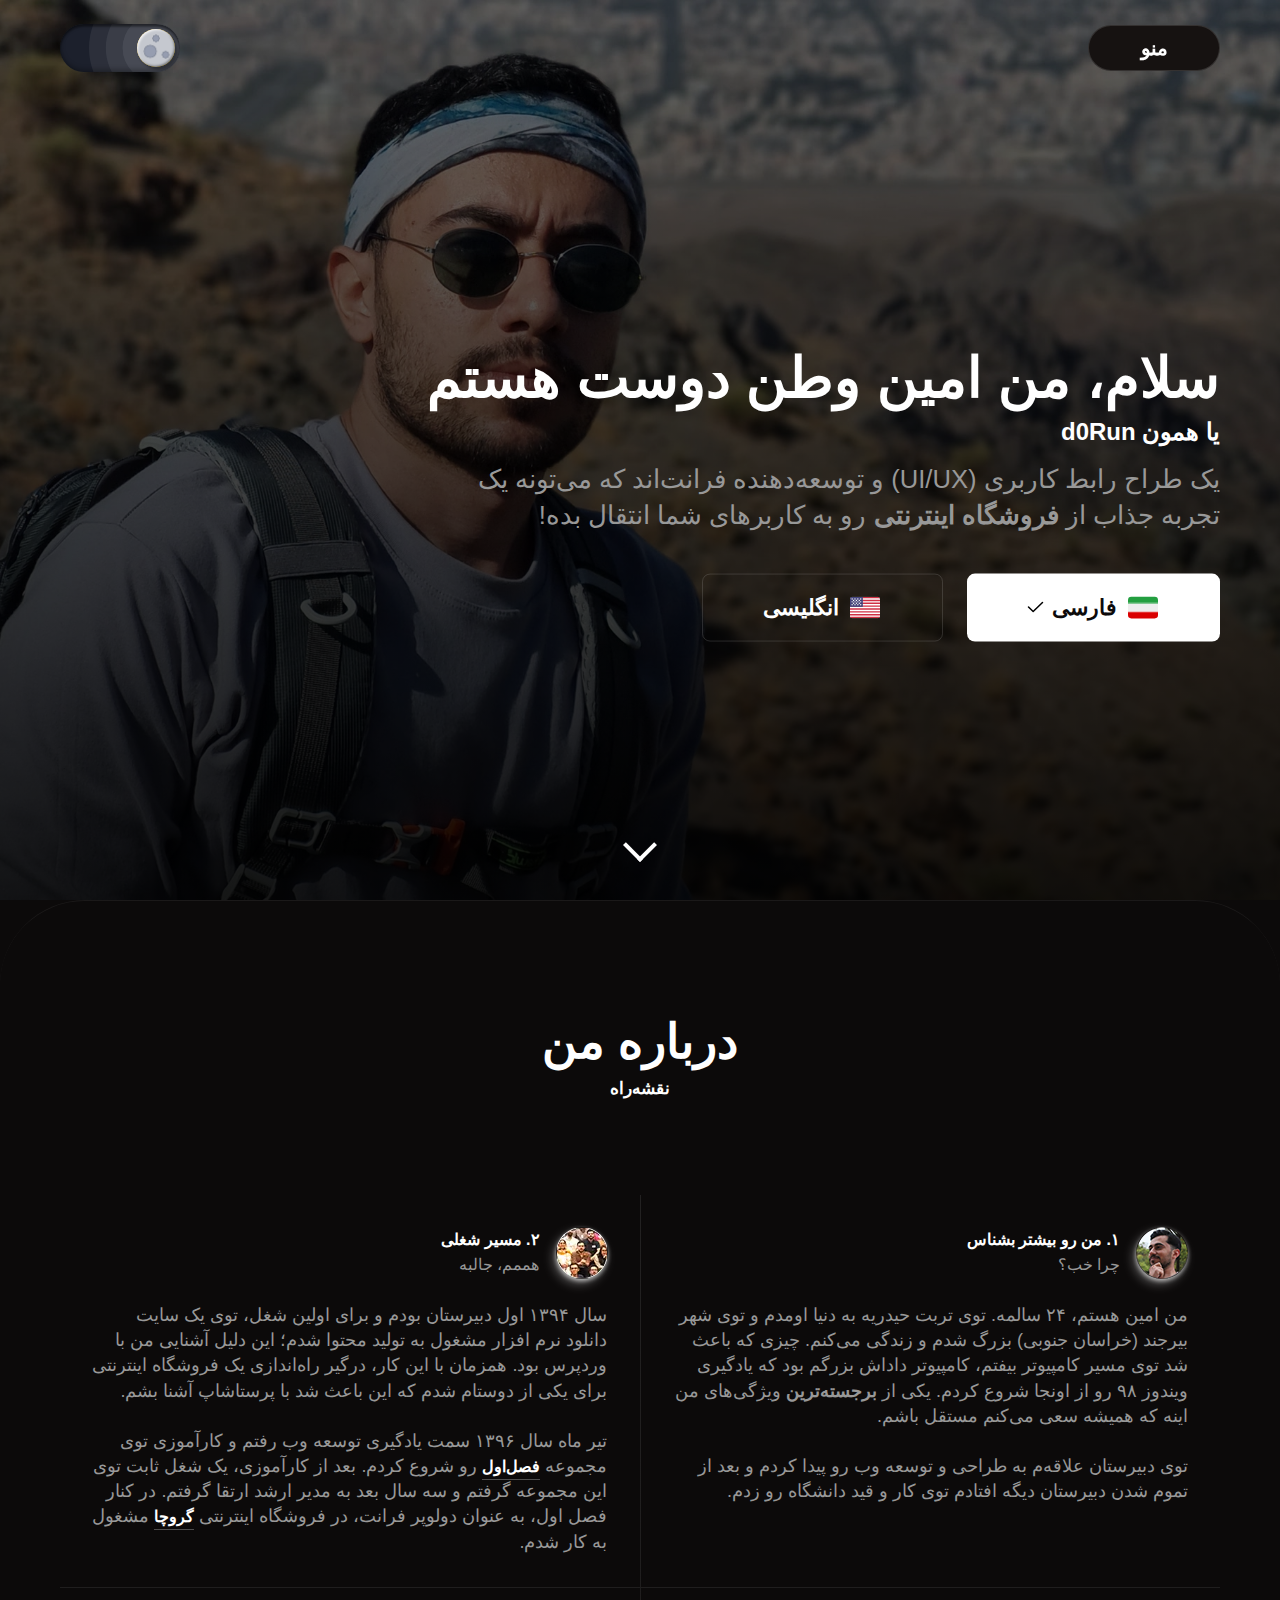
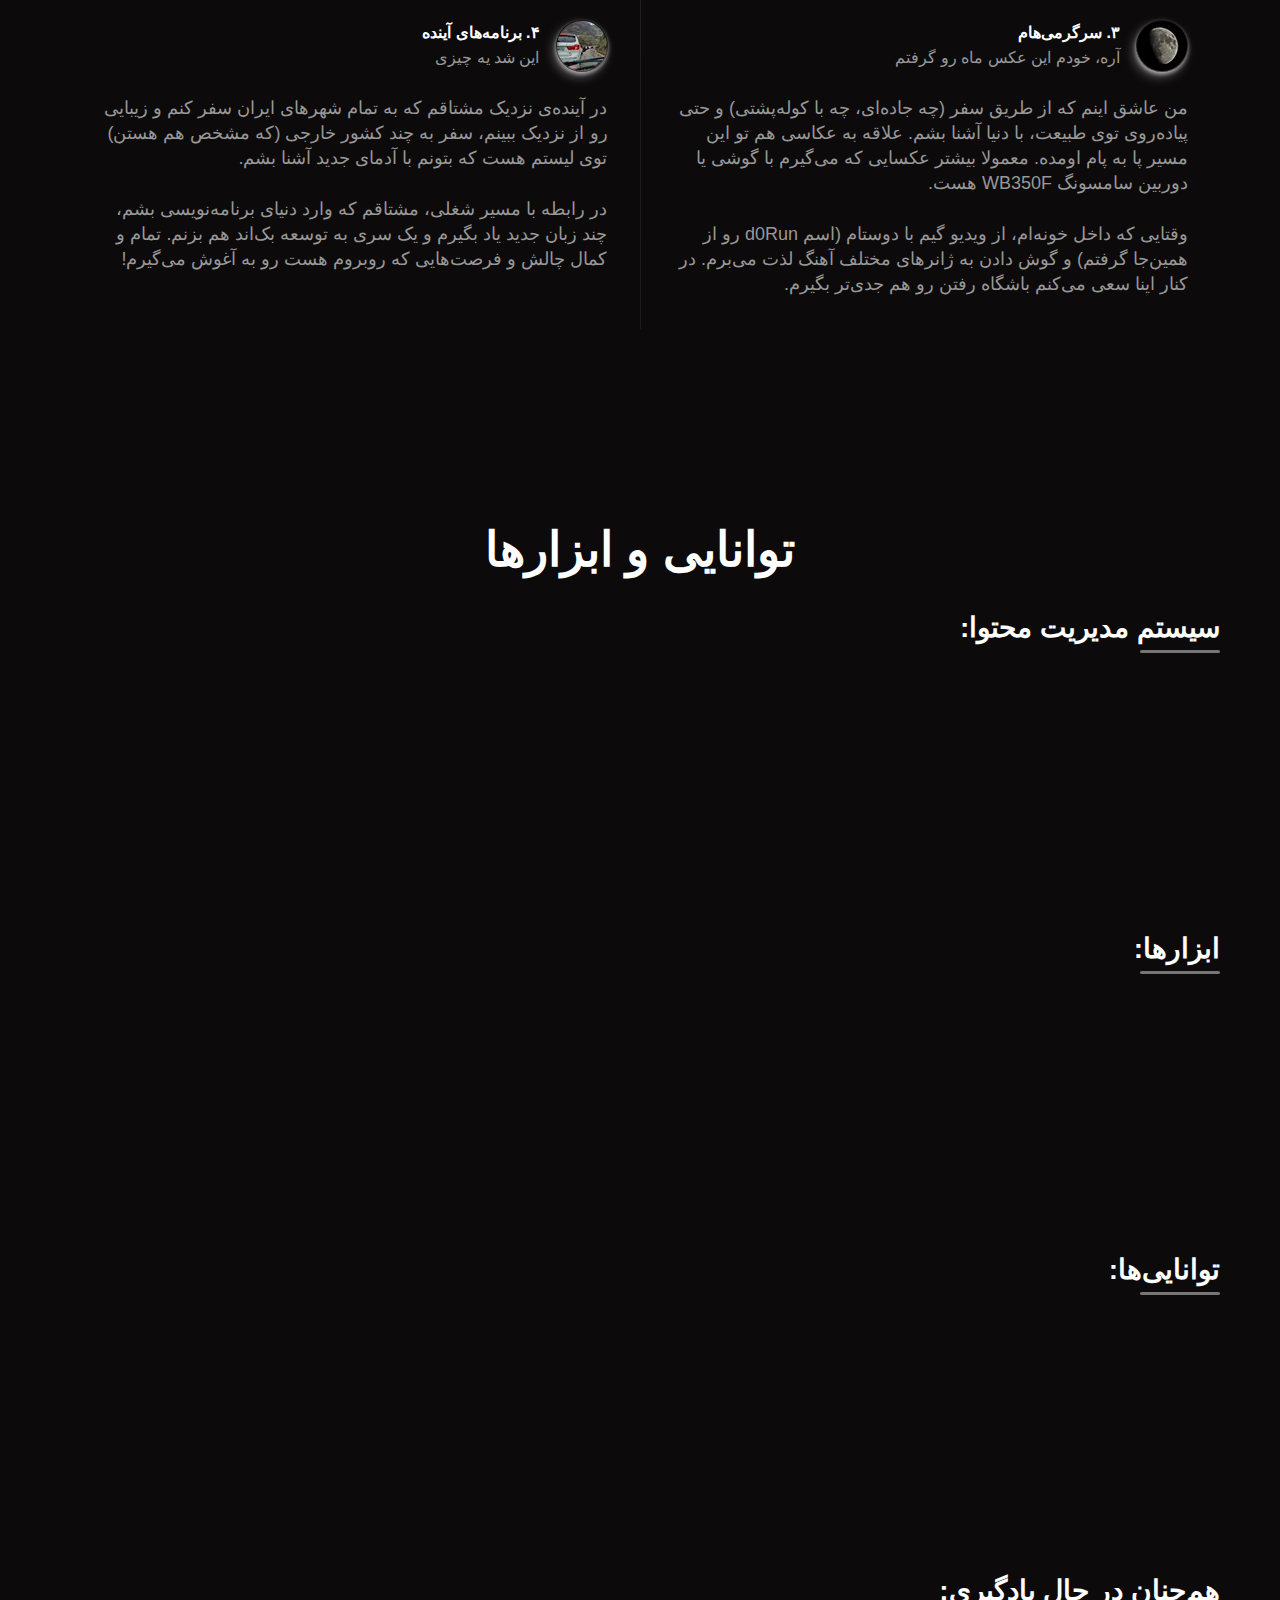
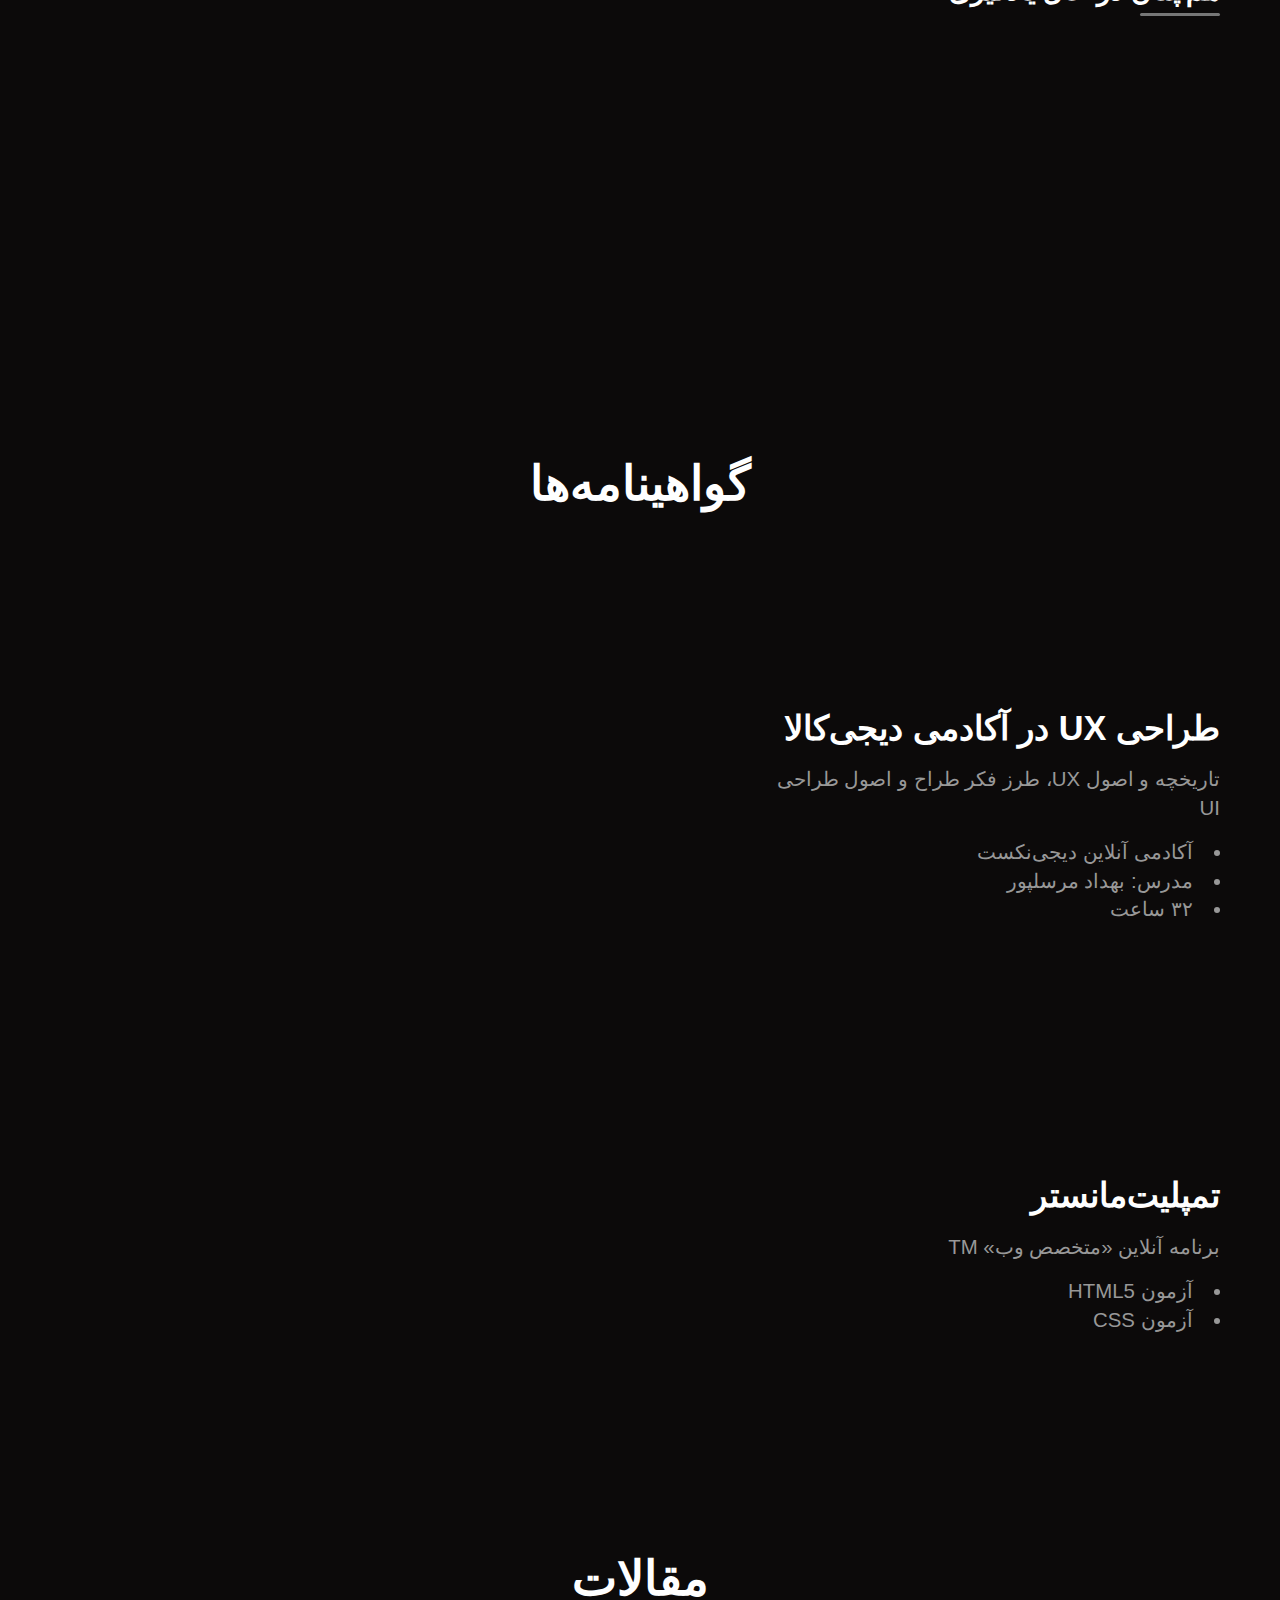
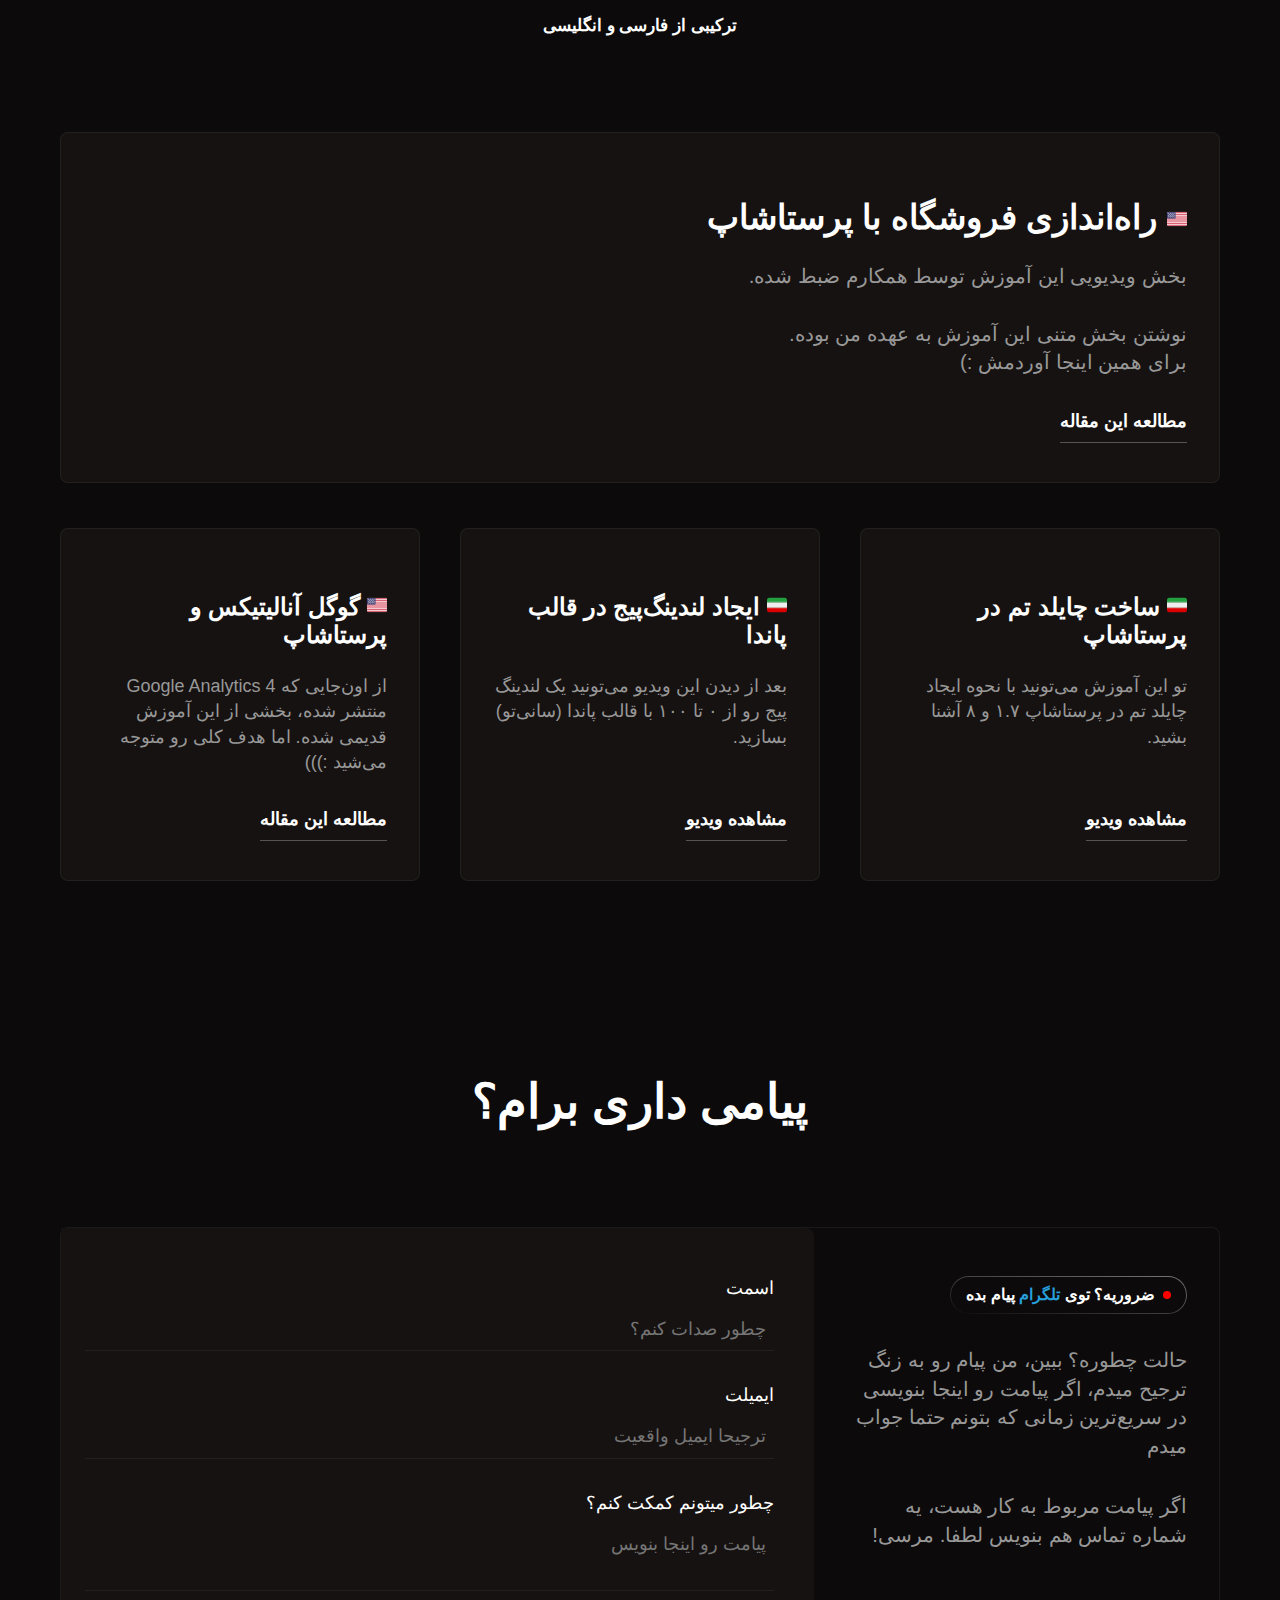
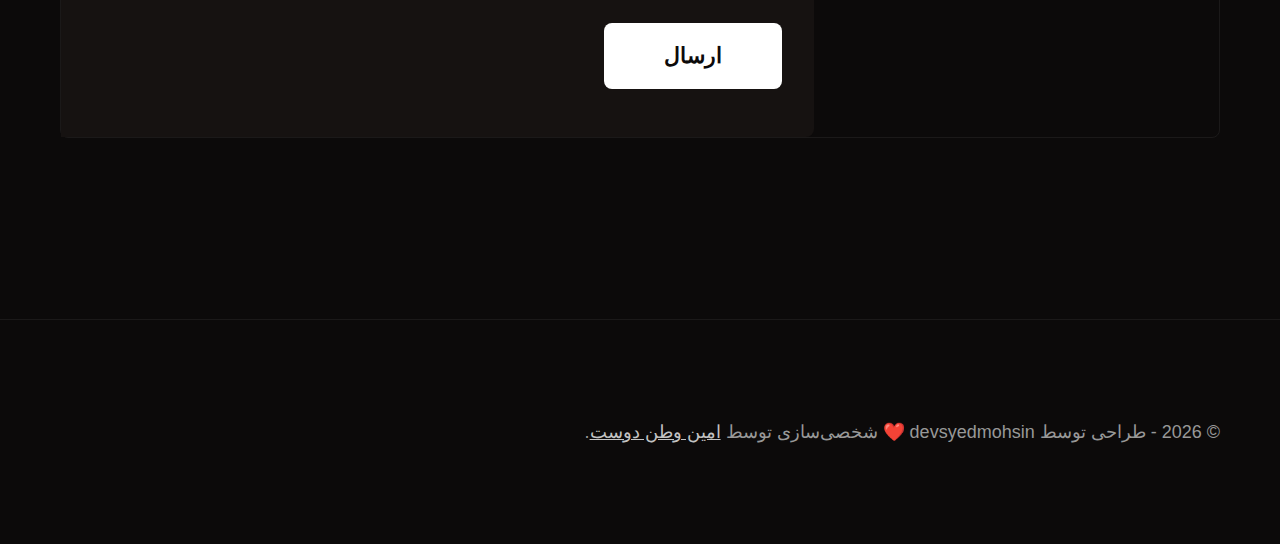
==== fa/index.html @ 3c44b210 "Added the Persian language and compatibility changes" ====
<!DOCTYPE html>
<html lang="fa" dir="rtl">
  <head>
    <meta charset="UTF-8" />
    <meta http-equiv="X-UA-Compatible" content="IE=edge" />
    <meta name="viewport" content="width=device-width, initial-scale=1.0" />
    <meta name="robots" content="index, follow" />
    <meta name="description" content="امین وطن دوست یک طراح UI/UX و توسعه دهنده فرانت‌اند است و متخصص در ساخت فروشگاه اینترنتی حرفه‌ای است. برای آشنایی بیشتر با من، یک سر به سایتم بزنید.">
    <meta itemprop="name" content="امین وطن دوست | طراح رابط کاربری و توسعه‌دهنده فرانت‌اند">
    <meta itemprop="description" content="امین وطن دوست یک طراح UI/UX و توسعه دهنده فرانت‌اند است و متخصص در ساخت فروشگاه اینترنتی حرفه‌ای است. برای آشنایی بیشتر با من، یک سر به سایتم بزنید.">
    <meta itemprop="image" content="/assets/images/sharing.png">

    <meta property="og:url" content="https://aminvtndoust.com/fa">
    <meta property="og:type" content="website">
    <meta property="og:title" content="امین وطن دوست | طراح رابط کاربری و توسعه‌دهنده فرانت‌اند">
    <meta property="og:description" content="امین وطن دوست یک طراح UI/UX و توسعه دهنده فرانت‌اند است و متخصص در ساخت فروشگاه اینترنتی حرفه‌ای است. برای آشنایی بیشتر با من، یک سر به سایتم بزنید.">
    <meta property="og:image" content="/assets/images/sharing.png">

    <meta name="twitter:card" content="summary_large_image">
    <meta name="twitter:title" content="امین وطن دوست | طراح رابط کاربری و توسعه‌دهنده فرانت‌اند">
    <meta name="twitter:description" content="امین وطن دوست یک طراح UI/UX و توسعه دهنده فرانت‌اند است و متخصص در ساخت فروشگاه اینترنتی حرفه‌ای است. برای آشنایی بیشتر با من، یک سر به سایتم بزنید.">
    <meta name="twitter:image" content="/assets/images/sharing.png">
    <link
      rel="shortcut icon"
      href="/assets/images/favicon.png"
      type="image/png"
    />

    <link
      rel="preload"
      href="assets/fonts/Vazirmatn[wght].woff2"
      as="font"
      type="font/woff2"
      crossorigin
    />

    <link rel="stylesheet" href="/style.css?1721045723"  />
    <script src="/script.js" defer></script>

    <link rel="alternate" hreflang="en" href="https://aminvtndoust.com">
    <link rel="alternate" hreflang="fa" href="https://aminvtndoust.com/fa">

    <title>امین وطن دوست | طراح رابط کاربری و توسعه‌دهنده فرانت‌اند</title>

    <script type="application/ld+json">
      {
        "@context": "http://schema.org",
        "@type": "Person",
        "name": "امین وطن دوست",
        "jobTitle": "طراح رابط کاربری و توسعه‌دهنده فرانت‌اند",
        "url": "https://aminvtndoust.com/",
        "sameAs": [
          "https://www.linkedin.com/in/amin-vatandoust-a05045164/",
          "https://github.com/aminvatandoust",
          "https://www.instagram.com/aminvtndoust/",
          "https://t.me/aminvtndoust"
        ],
        "image": "https://aminvtndoust.com/assets/images/profile.jpg",
        "worksFor": [
          {
            "@type": "Organization",
            "name": "Gruccia",
            "url": "https://gruccia.ir/"
          },
          {
            "@type": "Organization",
            "name": "Fasleaval",
            "url": "https://fasleaval.com/"
          }
        ]
      }
      </script>      
      
  </head>

  <body>

    <script>
      const theme = localStorage.getItem("theme") || "dark";
      document.body.classList.add(theme);
    </script>

    <header class="header">

      <div class="menu-btn-container">
        <div class="container">
          <label class="daynight theme-switch" for="theme-switch">
            <input type="checkbox" class="daynight__checkbox" id="theme-switch" role="switch">
            <span class="daynight__sky">
              <span class="daynight__stars"></span>
              <span class="daynight__morestars"></span>
              <span class="daynight__sunmoon"></span>
            </span>
          </label>
          <button type="button" class="menu-btn" data-menu-text="منو" data-close-text="بستن">منو</button>
        </div>
      </div>

      <nav class="nav hidden">
        <ol class="nav-items">
          <li class="nav-item"><a href="#">اصلی</a></li>
          <li class="nav-item"><a href="#about">درباره من</a></li>
          <li class="nav-item"><a href="#skills">توانایی‌ها</a></li>
          <li class="nav-item"><a href="#certifications">گواهینامه‌ها</a></li>
          <li class="nav-item"><a href="#blog">مقالات</a></li>
          <li class="nav-item"><a href="#contact" data-focused="last-focused">تماس با من</a></li>
        </ol>
      </nav>

      <div class="container">
        <div class="header-textbox">
          <h1 class="h1">
            <span>سلام، من امین وطن دوست هستم</span>
            <span class="sub">یا همون d0Run</span>
          </h1>

          <p class="header-text">
            یک طراح رابط کاربری (UI/UX) و توسعه‌دهنده فرانت‌اند که می‌تونه یک تجربه جذاب از <strong>فروشگاه اینترنتی</strong> رو به کاربرهای شما انتقال بده!
            </p>

          <div class="language-switcher">
            <a class="btn btn-cta btn-disabled"><img loading="lazy" src="/assets/images/persian.svg" alt="Persian"/> فارسی
              <svg width="25px" height="25px" viewBox="4 1 25 25" fill="none" xmlns="http://www.w3.org/2000/svg">
                <path d="M5.5 12.5L10.167 17L19.5 8" stroke="#000000" stroke-width="1.5" stroke-linecap="round" stroke-linejoin="round"></path>
              </svg>
            </a>
            <a href="/" class="btn btn-secondary"><img loading="lazy" src="/assets/images/english.svg" alt="English"/> انگلیسی</a>
          </div>
        </div>
        <div class="scroll-indicator">
          <button class="scroll-down-btn">
            <span class="arrow"></span>
          </button>
        </div>
      </div>
    </header>

    <main>
      <section class="about">
        <div class="container">
            <h2 class="h2" id="about">
              درباره من
              <span>نقشه‌راه</span>
            </h2>
              <ol class="roadmaps">
                <li class="roadmap">
                  <figure class="roadmap-title">
                    <img
                      src="/assets/images/favicon.png"
                      alt="من رو بیشتر بشناس"
                      loading="lazy"
                    />
                    <figcaption>
                      <h3 class="roadmap-title-name">۱. من رو بیشتر بشناس</h3>
                      <p class="roadmap-title-sub">چرا خب؟</p>
                    </figcaption>
                  </figure>
                  <blockquote class="roadmap-text">
                    من امین هستم، ۲۴ سالمه. توی تربت حیدریه به دنیا اومدم و توی شهر بیرجند (خراسان جنوبی) بزرگ شدم و زندگی می‌کنم. چیزی که باعث شد توی مسیر کامپیوتر بیفتم، کامپیوتر داداش بزرگم بود که یادگیری ویندوز ۹۸ رو از اونجا شروع کردم.
                    یکی از <strong>برجسته‌ترین</strong> ویژگی‌های من اینه که همیشه سعی می‌کنم مستقل باشم.
                    <br><br>
                    توی دبیرستان علاقه‌م به طراحی و توسعه وب رو پیدا کردم و بعد از تموم شدن دبیرستان دیگه افتادم توی کار و قید دانشگاه رو زدم.
                  </blockquote>
                </li>
                <li class="roadmap">
                  <figure class="roadmap-title">
                    <img
                      src="/assets/images/about/work.webp"
                      alt="Work"
                      loading="lazy"
                    />
                    <figcaption>
                      <h3 class="roadmap-title-name">۲. مسیر شغلی</h3>
                      <p class="roadmap-title-sub">هممم، جالبه</p>
                    </figcaption>
                  </figure>
                  <blockquote class="roadmap-text">
                    سال ۱۳۹۴ اول دبیرستان بودم و برای اولین شغل، توی یک سایت دانلود نرم افزار مشغول به تولید محتوا شدم؛ این دلیل آشنایی من با وردپرس بود. همزمان با این کار، درگیر راه‌اندازی یک فروشگاه اینترنتی برای یکی از دوستام شدم که این باعث شد با پرستاشاپ آشنا بشم.
                    <br><br>
                    تیر ماه سال ۱۳۹۶ سمت یادگیری توسعه وب رفتم و کارآموزی توی مجموعه <a class="link inline-link" href="https://fasleaval.com/" target="_blank">فصل‌اول</a> رو شروع کردم.
                    بعد از کارآموزی، یک شغل ثابت توی این مجموعه گرفتم و سه سال بعد به مدیر ارشد ارتقا گرفتم. در کنار فصل اول، به عنوان دولوپر فرانت، در فروشگاه اینترنتی <a class="link inline-link" href="https://gruccia.ir/" target="_blank">گروچا</a> مشغول به کار شدم. 
                  </blockquote>
                </li>
                <li class="roadmap">
                  <figure class="roadmap-title">
                    <img
                      src="/assets/images/about/hobby.webp"
                      alt="My Hobbies"
                      loading="lazy"
                    />
                    <figcaption>
                      <h3 class="roadmap-title-name">۳. سرگرمی‌هام</h3>
                      <p class="roadmap-title-sub">آره، خودم این عکس ماه رو گرفتم</p>
                    </figcaption>
                  </figure>
                  <blockquote class="roadmap-text">
                    من عاشق اینم که از طریق سفر (چه جاده‌ای، چه با کوله‌پشتی) و حتی پیاده‌روی توی طبیعت، با دنیا آشنا بشم. علاقه به عکاسی هم تو این مسیر پا به پام اومده. معمولا بیشتر عکسایی که می‌گیرم با گوشی یا دوربین سامسونگ WB350F هست.
                    <br><br>
                    وقتایی که داخل خونه‌ام، از ویدیو گیم با دوستام (اسم d0Run رو از همین‌جا گرفتم) و گوش دادن به ژانرهای مختلف آهنگ لذت می‌برم. در کنار اینا سعی می‌کنم باشگاه رفتن رو هم جدی‌تر بگیرم.
                  </blockquote>
                </li>
                <li class="roadmap">
                  <figure class="roadmap-title">
                    <img
                      src="/assets/images/about/future.webp"
                      alt="Future Plans"
                      loading="lazy"
                    />
                    <figcaption>
                      <h3 class="roadmap-title-name">۴. برنامه‌های آینده</h3>
                      <p class="roadmap-title-sub">این شد یه چیزی</p>
                    </figcaption>
                  </figure>
                  <blockquote class="roadmap-text">
                    در آینده‌ی نزدیک مشتاقم که به تمام شهرهای ایران سفر کنم و زیبایی رو از نزدیک ببینم، سفر به چند کشور خارجی (که مشخص هم هستن) توی لیستم هست که بتونم با آدمای جدید آشنا بشم.
                    <br><br>
                    در رابطه با مسیر شغلی، مشتاقم که وارد دنیای برنامه‌نویسی بشم، چند زبان جدید یاد بگیرم و یک سری به توسعه بک‌اند هم بزنم. تمام و کمال چالش و فرصت‌هایی که روبروم هست رو به آغوش می‌گیرم!                  </blockquote>
                </li>
              </ol>
        </div>
      </section>

      <section class="skills">
        <div class="container">
          <h2 class="h2" id="skills">توانایی و ابزارها</h2>
            <div class="category">
                <h3>سیستم مدیریت محتوا:</h3>
                <div class="items">
                    <div class="item">
                        <img loading="lazy" src="/assets/images/skills/prestashop.webp" alt="PrestaShop">
                        <span>PrestaShop</span>
                    </div>
                    <div class="item">
                        <img loading="lazy" src="/assets/images/skills/wordpress.webp" alt="WordPress">
                        <span>WordPress</span>
                    </div>
                </div>
            </div>
            <div class="category">
                  <h3>ابزارها:</h3>
                  <div class="items">
                      <div class="item">
                          <img loading="lazy" src="/assets/images/skills/figma.webp" alt="Figma">
                          <span>Figma</span>
                      </div>
                      <div class="item">
                          <img loading="lazy" src="/assets/images/skills/xd.webp" alt="Adobe Xd">
                          <span>Adobe Xd</span>
                      </div>
                      <div class="item">
                          <img loading="lazy" src="/assets/images/skills/photoshop.webp" alt="Adobe PhotoShop">
                          <span>Adobe PhotoShop</span>
                      </div>
                      <div class="item">
                          <img loading="lazy" src="/assets/images/skills/camtasia.webp" alt="Camtasia">
                          <span>Camtasia</span>
                      </div>
                  </div>
            </div>
            <div class="category">
                  <h3>توانایی‌ها:</h3>
                  <div class="items">
                      <div class="item">
                          <img loading="lazy" src="/assets/images/skills/html.webp" alt="HTML">
                          <span>HTML</span>
                      </div>
                      <div class="item">
                          <img loading="lazy" src="/assets/images/skills/css.webp" alt="CSS">
                          <span>CSS</span>
                      </div>
                      <div class="item">
                          <img loading="lazy" src="/assets/images/skills/bootstrap.webp" alt="Bootstrap">
                          <span>Bootstrap</span>
                      </div>
                      <div class="item">
                          <img loading="lazy" src="/assets/images/skills/git.webp" alt="Git">
                          <span>Git</span>
                      </div>
                  </div>
            </div>
            <div class="category">
                <h3>هم‌چنان در حال یادگیری:</h3>
                <div class="items">
                    <div class="item">
                        <img loading="lazy" src="/assets/images/skills/javascript.webp" alt="JavaScript">
                        <span>JavaScript</span>
                    </div>
                    <div class="item">
                        <img loading="lazy" src="/assets/images/skills/php.webp" alt="PHP">
                        <span>PHP</span>
                    </div>
                </div>
            </div>
        </div>
      </section>

      <section class="work">
        <div class="container">
          <h2 class="h2" id="certifications">گواهینامه‌ها</h2>
          <div class="work-boxes">

            <div class="work-box">
              <div class="work-textbox">
                <h3 class="h3">طراحی UX در آکادمی دیجی‌کالا</h3>
                <p class="work-text">
                  تاریخچه و اصول UX، طرز فکر طراح و اصول طراحی UI
                </p>
                <ol class="work-technologies">
                  <li>آکادمی آنلاین دیجی‌نکست</li>
                  <li>مدرس: بهداد مرسلپور</li>
                  <li>۳۲ ساعت</li>
                </ol>
              </div>

              <picture class="work-img">
                <img
                  loading="lazy"
                  src="/assets/images/certifications/diginext.webp"
                  alt="DigiNext"
                />
              </picture>
            </div>

            <div class="work-box">
              <div class="work-textbox">
                <h3 class="h3">تمپلیت‌مانستر</h3>
                <p class="work-text">برنامه آنلاین «متخصص وب» TM</p>
                <ol class="work-technologies">
                  <li>آزمون HTML5</li>
                  <li>آزمون CSS</li>
                </ol>
              </div>
              <picture class="work-img">
                <img
                  loading="lazy"
                  src="/assets/images/certifications/templatemonster.webp"
                  alt="HTML5 CSS Certification by TemplateMonster"
                />
              </picture>
            </div>
            
          </div>
        </div>
      </section>

      <section class="article">
        <div class="container">
          <h2 class="h2" id="blog">مقالات
            <span>ترکیبی از فارسی و انگلیسی</span>
          </h2>
          <div class="article-boxes">

            <article class="article-box featured-article">
              <div class="article-textbox">
                <div>
                  <h3 class="h3">
                    <img class="d-inline" loading="lazy" src="/assets/images/english.svg" alt="English" width="20"/> راه‌اندازی فروشگاه با پرستاشاپ
                  </h3>
                  <p class="article-text">
                    بخش ویدیویی این آموزش توسط همکارم ضبط شده.
                    <br><br>
                    نوشتن بخش متنی این آموزش به عهده من بوده.
                    <br>
                    برای همین اینجا آوردمش :)
                  </p>
                </div>
                <div class="article-info">
                  <a href="https://www.sunnytoo.com/115614/start-an-online-store-with-prestashop" class="link" target="_blank" rel="noopener"
                    >مطالعه این مقاله</a
                  >
                </div>
              </div>
              <picture class="article-illustration">
                <img
                  src="/assets/images/blog/Install-PrestaShop.webp"
                  alt="Install PrestaShop"
                  loading="lazy"
                />
              </picture>
            </article>

            <article class="article-box">
              <div class="article-textbox">
                <picture class="article-illustration">
                  <img
                    src="/assets/images/blog/childtheme.webp"
                    alt="Create Child Theme"
                    loading="lazy"
                  />
                </picture>
                <div>
                  <h3 class="h4">
                    <img class="d-inline" loading="lazy" src="/assets/images/persian.svg" alt="Persian" width="20"/> ساخت چایلد تم در پرستاشاپ
                  </h3>
                  <p class="article-text">
                    تو این آموزش می‌تونید با نحوه ایجاد چایلد تم در پرستاشاپ ۱.۷ و ۸ آشنا بشید.
                  </p>
                </div>
                <div class="article-info">
                  <a href="https://fasleaval.com/blog/8357/install-child-theme-prestashop" class="link" target="_blank" rel="noopener"
                    >مشاهده ویدیو</a
                  >
                </div>
              </div>
            </article>

            <article class="article-box">
              <div class="article-textbox">
                <picture class="article-illustration">
                  <img
                    src="/assets/images/blog/landing-page.webp"
                    alt="Create A Landing page"
                    loading="lazy"
                  />
                </picture>
                <div>
                  <h3 class="h4">
                    <img class="d-inline" loading="lazy" src="/assets/images/persian.svg" alt="Persian" width="20"/> ایجاد لندینگ‌پیج در قالب پاندا 
                  </h3>
                  <p class="article-text">
                    بعد از دیدن این ویدیو می‌تونید یک لندینگ پیج رو از ۰ تا ۱۰۰ با قالب پاندا (سانی‌تو) بسازید.
                  </p>
                </div>
                <div class="article-info">
                  <a href="https://t.me/fasleaval/733" class="link" target="_blank" rel="noopener"
                    >مشاهده ویدیو</a
                  >
                </div>
              </div>
            </article>

            <article class="article-box">
              <div class="article-textbox">
                <picture class="article-illustration">
                  <img
                    src="/assets/images/blog/google-analytics.webp"
                    alt="Set up Google Analytics"
                    loading="lazy"
                  />
                </picture>
                <div>
                  <h3 class="h4">
                    <img class="d-inline" loading="lazy" src="/assets/images/english.svg" alt="English" width="20"/> گوگل آنالیتیکس و پرستاشاپ
                  </h3>
                  <div class="article-text">
                    از اون‌جایی که Google Analytics 4 منتشر شده، بخشی از این آموزش قدیمی شده. اما هدف کلی رو متوجه می‌شید :)))
                  </div>
                </div>
                <div class="article-info">
                  <a href="https://www.sunnytoo.com/30670/setup-google-analytics-in-prestashop" class="link" target="_blank" rel="noopener"
                    >مطالعه این مقاله</a
                  >
                </div>
              </div>
            </article>

          </div>
        </div>
      </section>

      <section class="contact">
        <div class="container">
          <h2 class="h2" id="contact">پیامی داری برام؟</h2>
          <div class="contact-content">
            <div class="contact-textbox">
              <strong href="#" class="hire-alert">
                <span class="indicator"></span>
                <p>ضروریه؟ توی <a href="https://t.me/aminvtndoust" target="_blank" rel="noopener" alt="My Telegram">تلگرام</a> پیام بده</p>
              </strong>
              <p class="contact-text">
                حالت چطوره؟ ببین، من پیام رو به زنگ ترجیح میدم، اگر پیامت رو اینجا بنویسی در سریع‌ترین زمانی که بتونم حتما جواب میدم
              </p>
              <p class="contact-text">
                اگر پیامت مربوط به کار هست، یه شماره تماس هم بنویس لطفا. مرسی!
              </p>
              <img
                src="/assets/images/signature.webp"
                alt="امضای امین وطن دوست"
                class="signatures"
                loading="lazy"
              />
            </div>
            <form action="/contact.php" method="POST" class="contact-form" id="contactForm">
              <input type="hidden" name="lang" value="fa" />
              <div class="form-field">
                <label for="name">اسمت</label>
                <input type="text" name="name" id="name" required minlength="2" placeholder="چطور صدات کنم؟" />
              </div>
              <div class="form-field">
                <label for="email">ایمیلت</label>
                <input type="email" name="email" id="email" required inputmode="email" placeholder="ترجیحا ایمیل واقعیت" />
              </div>
              <div class="form-field">
                <label for="message">چطور میتونم کمکت کنم؟</label>
                <textarea name="message" id="message" required minlength="10" placeholder="پیامت رو اینجا بنویس"></textarea>
              </div>
              <button type="submit" class="btn btn-cta">ارسال</button>
            </form>
          </div>
        </div>
      </section>
    </main>

    <div id="formMessage"></div>

    <footer class="footer">
      <div class="container">
        <div class="footer-content">
          <p class="footer-text">
            © <span>2024</span> - طراحی توسط devsyedmohsin ❤️ شخصی‌سازی توسط <a href="https://aminvtndoust.com/fa">امین وطن دوست</a>.
          </p>
          <nav>
            <ol class="footer-links">
              <li class="footer-link">
                <a title="Telegram" href="https://t.me/aminvtndoust" target="_blank" rel="noopener"
                  ><img
                    loading="lazy"
                    src="/assets/images/social-links/telegram.svg"
                    alt="تلگرام"
                /></a>
              </li>
              <li class="footer-link">
                <a title="Instagram" href="https://www.instagram.com/aminvtndoust/" target="_blank" rel="noopener"
                  ><img
                    loading="lazy"
                    src="/assets/images/social-links/instagram.png"
                    alt="اینستاگرام"
                /></a>
              </li>
              <li class="footer-link">
                <a title="Github" href="https://github.com/aminvatandoust" target="_blank" rel="noopener"
                  ><img
                    loading="lazy"
                    src="/assets/images/social-links/github.svg"
                    alt="گیت هاب"
                /></a>
              </li>
              <li class="footer-link">
                <a title="Linkedin" href="https://www.linkedin.com/in/amin-vatandoust-a05045164/" target="_blank" rel="noopener"
                  ><img
                    loading="lazy"
                    src="/assets/images/social-links/linkedin.svg"
                    alt="لینکدین"
                /></a>
              </li>
            </ol>
          </nav>
        </div>
      </div>
    </footer>
    <script>
      document.getElementById('contactForm').addEventListener('submit', function(event) {
        event.preventDefault();
    
        const formData = new FormData(this);
        const language = formData.get('lang');
    
        fetch('contact.php', {
          method: 'POST',
          body: formData
        })
        .then(response => {
          if (response.ok) {
            return response.text();
          }
          throw new Error('Network response was not ok.');
        })
        .then(data => {
          const messageDiv = document.getElementById('formMessage');
          if (language === 'fa') {
            messageDiv.innerText = 'تشکر! پیام شما ارسال شد.';
          } else {
            messageDiv.innerText = 'Thank You! Your message has been sent.';
          }
    
          messageDiv.className = 'success';
          messageDiv.style.display = 'block';
    
          setTimeout(() => {
            messageDiv.style.display = 'none';
          }, 5000);
    
          document.getElementById('contactForm').reset();
        })
        .catch(error => {
          const messageDiv = document.getElementById('formMessage');
          if (language === 'fa') {
            messageDiv.innerText = 'اوه! مشکلی پیش آمد.';
          } else {
            messageDiv.innerText = 'Oops! Something went wrong.';
          }
    
          messageDiv.className = 'error';
          messageDiv.style.display = 'block';
    
          setTimeout(() => {
            messageDiv.style.display = 'none';
          }, 5000);
        });
      });
    </script>    
  </body>
</html>
---- style.css ----
/* --------------------------------- */
/* ----- Basic Setup -----*/
/* --------------------------------- */

@font-face {
  font-family: "Mona Sans";
  src: url("assets/fonts/Mona-Sans.woff2") format("woff2 supports variations"),
    url("assets/fonts/Mona-Sans.woff2") format("woff2-variations");
  font-display: swap;
  font-weight: 200 900;
  font-stretch: 75% 125%;
}

@font-face {
  font-family: 'Vazirmatn';
  src: url('assets/fonts/Vazirmatn[wght].woff2') format('woff2 supports variations'),
      url('assets/fonts/Vazirmatn[wght].woff2') format('woff2-variations');
  font-weight: 100 900;
  font-style: normal;
  font-display: swap;
}

:root {
  --h1: 3.5rem;
  --h2: 3rem;
  --h3: 2.145rem;
  --h4: 1.5rem;
  --text-large: 1.6rem;
  --text-medium: 1.275rem;
  --text-small: 1.125rem;

  --gradient-brand: radial-gradient(
      at 60% 31%,
      rgb(255, 131, 139) 0px,
      transparent 50%
    ),
    radial-gradient(at 48% 98%, rgba(0, 255, 166, 0.707) 0px, transparent 50%),
    radial-gradient(at 84% 67%, rgb(255, 129, 125) 0px, transparent 50%),
    radial-gradient(at 16% 47%, rgb(255, 90, 112) 0px, transparent 50%),
    radial-gradient(at 73% 11%, rgb(115, 255, 225) 0px, transparent 50%),
    radial-gradient(at 49% 37%, rgba(255, 249, 89, 0.695) 0px, transparent 50%),
    radial-gradient(at 70% 21%, rgba(58, 255, 186, 0.715) 0px, transparent 50%);
  --easing: cubic-bezier(0.86, 0, 0.07, 1);

  --site-max-width: 1280px;
  --gutter-nano: 0.5rem;
  --gutter-micro: 1rem;
  --gutter-x-small: 1.5rem;
  --gutter-small: 2rem;
  --gutter-medium: 2.5rem;
  --gutter-large: 3rem;
  --gutter-x-large: 6rem;
  --gutter-huge: 12rem;

  --scroll-padding: 4.375rem;
  --radius: 85px;

  --day: #397ab0;
  --night: #1c202c;
  --sun: #f2c426;
  --moon: #c5c8cf;
  --cloud-front: #fff;
  --cloud-back: #a5c5dc;
  --star: #fff;
  --duration: 1s;
  --easing-new: cubic-bezier(0.65, 0, 0.34, 1.17);
  --easing-clouds: cubic-bezier(0.65, 0, 0.35, 1);
}

body.dark {
  --bg-color-primary: #0c0a0a;
  --bg-color-secondary: #161211;
  --important: #fff;
  --sub: #c3c3c3;
  --body: #989898;
  --border: #c0c0c015;
  --border-dark: #c0c0c02f;
  --gradient-border: linear-gradient(to left bottom, #777, #0e0d0d);
  --shadow: 0 1rem 1rem #00000040;
}

body.light {
  --bg-color-primary: #fbfbfb;
  --bg-color-secondary: #ffffff;
  --important: #000;
  --sub: #111;
  --body: #585b63;
  --border: #62626234;
  --border-dark: #5e5e5e1f;
  --gradient-border: linear-gradient(to left bottom, #000000c6, #0e0d0d00);
  --shadow: 0 1rem 1rem rgba(0, 0, 0, 0.25);
}

*,
*::after,
*::before {
  margin: 0;
  padding: 0;
  box-sizing: inherit;
}

* {
  -webkit-tap-highlight-color: transparent;
}

html {
  box-sizing: border-box;
  scroll-padding-top: var(--scroll-padding);
  -ms-overflow-style: none;
  scrollbar-width: none;
}

html[dir="ltr"] {
  font-family: "Mona Sans", sans-serif;
}

html[dir="rtl"] {
  font-family: "Vazirmatn", sans-serif;
}

html::-webkit-scrollbar { 
  display: none; 
}

@media (max-width: 1200px) {
  html {
    font-size: 90%;
  }
}

@media (max-width: 645px) {
  html {
    font-size: 80%;
  }
}

body {
  font-size: var(--text-medium);
  color: var(--body);
  background-color: var(--bg-color-primary);
  line-height: 1.4;
  text-rendering: optimizeLegibility;
  overflow-x: hidden;
}

/* Improve media defaults */

picture,
svg,
img {
  display: block;
  max-inline-size: 100%;
  object-fit: contain;
}

textarea {
  resize: none;
}

/* --------------------------------- */
/* ----- Typography -----*/
/* --------------------------------- */

input,
textarea,
button {
  font: inherit;
}

p,
h1,
h2,
h3,
.h4 {
  overflow-wrap: break-word;
}

h1,
h2,
h3,
.h4 {
  font-stretch: 125%;
  line-height: 1.2;
  color: var(--important);
}

.h1 {
  font-size: var(--h1);
}

.h2 {
  font-size: var(--h2);
  text-align: center;
}

.h2 span {
  display: block;
  font-size: 17px;
  margin-top: 8px;
}

.h3 {
  font-size: var(--h3);
}

.h4 {
  font-size: var(--h4);
}

.text-center {
  text-align: center;
}

.d-inline {
  display: inline-block;
}

@media (max-width: 845px) {
  :root {
    --h1: 2.845rem;
    --h2: 2.45rem;
    --h3: 1.85rem;
  }
}

@media (max-width: 700px) {
  :root {
    --h1: 2.545rem;
  }
}

@media (max-width: 545px) {
  :root {
    --h1: 2.4rem;
    --text-large: 1.5rem;
  }
}

@media (max-width: 485px) {
  :root {
    --h1: 2.145rem;
    --h2: 1.875rem;
    --h3: 1.6rem;
    --text-large: 1.345rem;
  }
}

/* --------------------------------- */
/* ----- Utilities -----*/
/* --------------------------------- */

/* Center and constrain the width of page sections */

.container {
  max-inline-size: var(--site-max-width);
  margin-inline: auto;
}

@media (max-width: 1375px) {
  :root {
    --site-max-width: 1160px;
  }
}

@media (max-width: 1275px) {
  .container {
    padding-inline: var(--gutter-small);
  }
}

@media (max-width: 1200px) {
  .container {
    padding-inline: var(--gutter-medium);
  }
}

@media (max-width: 575px) {
  .container {
    padding-inline: var(--gutter-small);
  }
}

/* disable scroll when menu is opened */

.lock-screen {
  overflow-y: hidden;
}

/* hides visually and removes from accessibility tree  */

.hidden {
  visibility: hidden;
  transform: translateX(-100%);
}

.transform {
  transform: translateY(6rem);
  opacity: 0;
}

.shown {
  transition: 0.1s;
  color: lightgrey;
}

/* --------------------------------- */
/* ----- Components -----*/
/* --------------------------------- */

.btn {
  font-size: 1.35rem;
  font-weight: 700;
  text-decoration: none;
  text-align: center;
  padding: 18px 60px;
  border-radius: var(--gutter-nano);
  transition: 0.3s all ease-in-out;
  cursor: pointer;
}

@media (max-width: 700px) {
  .btn {
    padding: 16px 48px;
  }
}

@media (max-width: 485px) {
  .btn {
    font-size: 1.2rem;
    padding: 14px 38px;
  }
}

.btn-cta {
  color: var(--bg-color-primary);
  background-color: var(--important);
}

body.dark .btn-cta:hover,
body.dark .btn-cta:focus {
  box-shadow: #ffffff40 0 0 0 var(--gutter-nano);
}

body.light .btn-cta:hover,
body.light .btn-cta:focus {
  box-shadow: #07070733 0 0 0 var(--gutter-nano);
}

body .btn-cta.btn-disabled:hover,
body .btn-cta.btn-disabled:focus {
  cursor: auto;
  box-shadow: unset !important;
}

.btn-secondary {
  border: 1px solid var(--border-dark);
  color: var(--important);
}

.btn-secondary:hover,
.btn-secondary:focus {
  border-color: var(--important);
  box-shadow: #ffffff40 0 0 0 var(--gutter-nano);
}

body.light .btn-secondary:hover,
body.light .btn-secondary:focus {
  box-shadow: #07070733 0 0 0 var(--gutter-nano);
}

.link {
  display: inline-block;
  font-weight: 600;
  font-size: var(--text-small);
  padding: var(--gutter-nano) 0;
  text-decoration: none;
  color: var(--important);
  position: relative;
}

.link.inline-link {
  font-size: initial;
  padding: 0;
}

@media (max-width: 645px) {
  .link.inline-link {
    font-size: var(--text-small);
  }
}

.link::after,
.link::before {
  content: "";
  width: 100%;
  height: 1px;
  margin-block-start: var(--gutter-nano);
  position: absolute;
  bottom: -1px;
  left: 0;
  transition: 300ms;
}

body.dark .link::before {
  background-color: #d3d3d357;
}

body.dark .link::after {
  background-color: white;
}

body.light .link::before {
  background-color: lightgray;
}

body.light .link::after {
  background-color: black;
}

.link::after {
  background-color: white;
  transform-origin: left;
  transform: scaleX(0);
}

.link:hover::after,
.link:focus::after {
  transform: scaleX(1);
}

/* --------------------------------- */
/* ----- Layout -----*/
/* --------------------------------- */

section:not(:first-child) {
  padding-block-start: var(--gutter-huge);
}

section:first-child {
  padding-block-start: 7rem;
}

@media (max-width: 885px) {
  :root {
    --gutter-huge: 8rem;
    --gutter-x-large: 4rem;
  }
}

main {
  border-top: 1px solid var(--border);
  border-top-left-radius: var(--radius);
  border-top-right-radius: var(--radius);
  background-color: var(--bg-color-primary);
  transform: translateY(calc(-1 * var(--radius)));
}

@media (max-width: 1185px) {
  :root {
    --radius: 45px;
  }
}

/* --------------------------------- */
/* ----- Menu Button -----*/
/* --------------------------------- */

.menu-btn-container {
  position: fixed;
  width: 100%;
  top: var(--gutter-x-small);
  left: 0;
  z-index: 4;
}

.menu-btn-container .container {
  display: flex;
  align-items: center;
  flex-direction: row-reverse;
  justify-content: space-between;
}

.menu-btn {
  display: inline-block;
  border: 1px solid var(--border-dark);
  inline-size: 132px;
  padding-block: var(--gutter-nano);
  border-radius: var(--gutter-large);
  text-decoration: none;
  background-color: var(--bg-color-secondary);
  color: var(--important);
  cursor: pointer;
}

.menu-btn,
.nav-items a {
  font-stretch: 125%;
  font-weight: 900;
}

/* --------------------------------- */
/* ----- Navigation -----*/
/* --------------------------------- */

.nav {
  min-block-size: 100vh;
  position: fixed;
  width: 100%;
  background-color: #282828;
  background: radial-gradient(circle at 24.1% 68.8%, rgb(50, 50, 50) 0%, rgb(0, 0, 0) 99.4%);
  transition: 450ms var(--easing);
  z-index: 3;
}

body.light .nav {
  background-color: #b6b6b6;
  background: radial-gradient(circle at 24.1% 68.8%, rgb(255 255 255) 0%, rgb(182 182 182) 99.4%);
}

.nav-items {
  position: absolute;
  top: 50%;
  list-style-type: none;
}

html[dir="ltr"] .nav-items {
  left: 25%;
  transform: translateY(-50%) translateX(-25%);
}

html[dir="rtl"] .nav-items {
  right: 25%;
  transform: translateY(-50%) translateX(25%);
}

.nav-item:not(:last-child) {
  margin-block-end: var(--gutter-x-small);
}

.nav-item a {
  display: inline-block;
  font-size: var(--h2);
  text-decoration: none;
  color: #fff;
}

body.light .nav-item a {
  color: #1a1a1a
}

.nav-item a::after {
  content: "";
  display: block;
  block-size: var(--gutter-nano);
  width: 100%;
  transform: scale(0);
  background-color: white;
  transition: transform 250ms var(--easing);
}

html[dir="ltr"] .nav-item a::after {
  transform-origin: left;
}

html[dir="rtl"] .nav-item a::after {
  transform-origin: right;
}

body.light .nav-item a::after {
  background-color: #1a1a1a
}

.nav-item a:hover::after,
.nav-item a:focus::after {
  transform: scale(1);
}

/* --------------------------------- */
/* ----- Header -----*/
/* --------------------------------- */

.header {
  min-block-size: calc(100vh + var(--radius));
  background-attachment: fixed;
  background-size: cover;
  background-position: center;
  background-repeat: no-repeat;
  position: relative;
}

html[dir="ltr"] body.dark .header {
  background-image: linear-gradient(#0000008b, #000000e6),
    url("assets/images/hero-bg.webp");
}

html[dir="ltr"] body.light .header {
  background-image: linear-gradient(#ffffffa2, #ffffffe6),
    url("assets/images/hero-bg.webp");
}

html[dir="rtl"] body.dark .header {
  background-image: linear-gradient(#0000008b, #000000e6),
    url("assets/images/rtl-hero-bg.webp");
}

html[dir="rtl"] body.light .header {
  background-image: linear-gradient(#ffffffa2, #ffffffe6),
    url("assets/images/rtl-hero-bg.webp");
}

.header-textbox {
  position: absolute;
  top: 50%;
  transform: translateY(-50%);
}

.h1 span {
  display: block;
}

.header-textbox .sub {
    font-size: 24px;
    margin-top: 7px;
}

.header-text {
  font-size: var(--text-large);
  font-weight: 400;
  max-inline-size: 745px;
  margin-block-start: var(--gutter-micro);
  margin-block-end: var(--gutter-medium);
}

@media (max-width: 1200px) {
  .header-text {
    max-inline-size: 685px;
  }
}

@media (max-width: 845px) {
  .header-text {
    max-inline-size: 585px;
  }
}

.language-switcher {
  display: inline-flex;
  gap: var(--gutter-x-small);
}

.language-switcher a {
  display: flex;
  align-items: center;
}

.language-switcher img {
  width: 35px;
  height: 30px;
}

html[dir="ltr"] .language-switcher img {
  margin-right: 8px;
}

html[dir="rtl"] .language-switcher img {
  margin-left: 8px;
}

body.light .language-switcher svg {
  filter: invert(1);
}

@media (max-width: 400px) {
  .header-textbox {
    left: 0;
    text-align: center;
    padding-inline: 0.6rem;
  }
  .language-switcher {
    flex-direction: column;
    width: 80%;
  }
}

.scroll-indicator {
  position: absolute;
  bottom: 120px;
  left: 50%;
  transform: translateX(-50%);
  cursor: pointer;
}

.scroll-down-btn {
  background: none;
  border: none;
  cursor: pointer;
}

.arrow {
  display: block;
  width: 24px;
  height: 24px;
  border: solid var(--important);
  border-width: 0 4px 4px 0;
  transform: rotate(45deg);
  animation: bounce 2s infinite;
}

@keyframes bounce {
  0%, 20%, 50%, 80%, 100% {
    transform: translateY(0) rotate(45deg);
  }
  40% {
    transform: translateY(-10px) rotate(45deg);
  }
  60% {
    transform: translateY(-5px) rotate(45deg);
  }
}

/* --------------------------------- */
/* ----- Skills -----*/
/* --------------------------------- */

.category {
  margin-bottom: 40px;
  padding-block-start: var(--gutter-small);
}

.category h3 {
  margin-bottom: 20px;
  font-size: 1.75rem;
  color: var(--important);
}

.category h3::after {
  content: '';
  display: block;
  width: 80px;
  height: 3px;
  background: #767676;
  border-radius: 5px;
  margin-top: 5px;
}

.items {
  display: grid;
  grid-template-columns: repeat(auto-fit, minmax(150px, 1fr));
  gap: 30px;
}

.item {
  text-align: center;
  padding: 25px;
  border-radius: 15px;
  background: #292929;
  transition: all 0.8s ease;
  box-shadow: 0px 0px 20px 0px rgb(255 255 255 / 15%);
  position: relative;
  overflow: hidden;
  opacity: 0;
  transform: translateY(20px);
}

body.light .item {
  background: #ffffff;
  box-shadow: 0px 0px 20px 0px rgb(0 0 0 / 15%);
}

.item.fade-in {
  opacity: 1;
  transform: translateY(0);
}

.item img {
  transition: all 0.4s;
  margin: 0 auto 15px;
  width: 100px;
  border-radius: 12px;
}

.item span {
  display: block;
  font-size: 1rem;
  color: var(--body);
}

.item::before {
  content: '';
  position: absolute;
  top: 0;
  left: -100%;
  width: 100%;
  height: 100%;
  background: linear-gradient(90deg, rgb(0 0 0 / 60%), rgba(0, 123, 255, 0));
  transition: left 0.4s;
  z-index: 0;
}

body.light .item::before {
  background: linear-gradient(90deg, rgb(218 218 218 / 60%), rgba(0, 123, 255, 0));
}

.item:hover img {
    transform: scale(1.1);
}

.item:hover::before {
    left: 0;
}

@media (max-width: 633px) {
    .items {
      grid-template-columns: repeat(auto-fit, minmax(120px, 1fr));
    }
    .full-width {
      grid-column: span 2;
      width: 100%;
  }
}

/* --------------------------------- */
/* ----- Certifications -----*/
/* --------------------------------- */

.work-boxes {
  padding-block-start: var(--gutter-x-large);
}

.work-box {
  display: flex;
  justify-content: space-between;
  align-items: center;
}

@media (max-width: 1045px) {
  .work-boxes {
    max-inline-size: fit-content;
    margin-inline: auto;
  }

  .work-box {
    flex-direction: column-reverse;
    align-items: flex-start;
  }

  .work-img {
    margin-block-end: var(--gutter-medium);
  }
}

.work-box:not(:last-child) {
  margin-block-end: var(--gutter-huge);
}

@media (max-width: 1285px) {
  .work-box:not(:last-child) {
    margin-block-end: 8rem;
  }
}

.work-img,
.work-textbox {
  flex-basis: 49%;
}

.work-img {
  max-inline-size: 785px;
  transition: 0.6s all;
}

body.light .work-img {
  box-shadow: var(--shadow);
}

.work-textbox {
  max-inline-size: 445px;
}

@media (max-width: 885px) {
  .work h2 {
    margin-block-start: 45px;
  }
}

@media (max-width: 485px) {
  .work h2 {
    margin-block-start: 0;
  }
}

.work-text {
  margin-block: var(--gutter-micro);
}

.work-technologies {
  list-style-position: inside;
  list-style-type: disc;
  margin-block-end: var(--gutter-x-small);
}

.work-text,
.contact-text,
.work-technologies {
  font-weight: 300;
}

.work-textbox h3,
.work-text,
.work-technologies {
  --delay: 0.2s;
  animation: slide-up 0.6s cubic-bezier(0.16, 1, 0.3, 1) both;
  animation-play-state: paused;
}

.work-text {
  animation-delay: var(--delay);
}

.work-technologies {
  animation-delay: calc(var(--delay) * 1.5);
}

@keyframes slide-up {
  from {
    transform: translateY(45px);
    opacity: 0;
  }

  to {
    transform: none;
    opacity: 1;
  }
}

/* --------------------------------- */
/* ----- Articles -----*/
/* --------------------------------- */

.article-boxes {
  display: flex;
  flex-flow: row wrap;
  gap: 3.5%;
  margin-block-start: var(--gutter-x-large);
}

.article-box {
  flex-basis: 31%;
  border: 1px solid var(--border);
  padding: var(--gutter-medium) var(--gutter-small);
  border-radius: var(--gutter-nano);
  background-color: var(--bg-color-secondary);
}

.article-textbox {
  height: 100%;
  display: flex;
  flex-direction: column;
}

.article-text {
  font-size: var(--text-small);
  margin-block: var(--gutter-x-small);
}

.article-info {
  display: flex;
  justify-content: space-between;
  margin-block-start: auto;
}

.reaction-count {
  display: inline-flex;
  align-items: center;
  gap: var(--gutter-nano);
  font-size: initial;
}

@media (max-width: 985px) {
  .article-boxes {
    max-inline-size: 685px;
    margin-inline: auto;
    justify-content: center;
    gap: 4%;
  }

  .article-box:nth-of-type(2),
  .article-box:nth-of-type(3) {
    flex-basis: 48%;
  }

  .article-box:last-child {
    display: none;
  }
}

@media (max-width: 650px) {
  .article-box:nth-child(2),
  .article-box:nth-child(3),
  .article-box:last-child {
    flex-basis: 100%;
  }

  .featured-article {
    margin-block-end: 0;
  }

  .article-box:not(:last-child) {
    margin-block-end: var(--gutter-x-small);
  }

  .article-box:last-child {
    display: block;
  }
}

/* --------------------------------- */
/* ----- Featured article -----*/
/* --------------------------------- */

.featured-article {
  flex-basis: 100%;
  display: flex;
  align-items: center;
  justify-content: space-between;
  margin-block-end: 44.8px;
}

@media (max-width: 985px) {
  .featured-article {
    margin-block-end: 24.4px;
    flex-direction: column-reverse;
  }
}

.featured-article .article-textbox {
  flex-basis: 44%;
}

.featured-article h3,
.article-box h3 {
  margin-block-start: var(--gutter-x-small);
}

.featured-article .article-illustration {
  flex-basis: 50%;
}

.article-illustration img {
  border-radius: var(--gutter-nano);
}

.featured-article .article-text {
  font-size: var(--text-medium);
}

.featured-article .article-info {
  justify-content: flex-start;
  gap: var(--gutter-medium);
}

/* --------------------------------- */
/* ----- roadmaps -----*/
/* --------------------------------- */

.roadmaps {
  display: grid;
  grid-template-columns: repeat(2, 1fr);
  gap: 1px;
  margin-block-start: var(--gutter-x-large);
  list-style-type: none;
  background-image: linear-gradient(
    rgba(88, 88, 88, 0.297),
    rgba(214, 214, 214, 0.082)
  );
}

@media (max-width: 1100px) {
  .roadmaps {
    grid-template-columns: repeat(2, 1fr);
  }
}

@media (max-width: 645px) {
  .roadmaps {
    grid-template-columns: 1fr;
  }
}

.roadmap {
  display: flex;
  flex-direction: column;
  padding: var(--gutter-small);
  background-color: var(--bg-color-primary);
}

.roadmap-text {
  font-size: var(--text-small);
}

.roadmap-title {
  margin-block-end: var(--gutter-x-small);
  display: flex;
  align-items: center;
  gap: var(--gutter-micro);
}

.roadmap-title-name {
  margin-block-end: 0.3rem;
}

.roadmap-title-name,
.roadmap-title-sub {
  font-size: initial;
}

.roadmap-title > img {
  block-size: 52px;
  inline-size: 52px;
  border-radius: 50%;
  background-color: var(--bg-color-secondary);
  box-shadow: rgb(255 255 255 / 58%) 0px 2px 4px, rgb(255 255 255 / 54%) -3px 5px 13px -3px, rgb(255 255 255 / 20%) 0px -3px 0px inset;
}

body.light .roadmap-title > img {
  box-shadow: rgb(0 0 0 / 58%) 0px 2px 4px, rgb(0 0 0 / 54%) -3px 5px 13px -3px, rgb(0 0 0 / 20%) 0px -3px 0px inset;
}

/* --------------------------------- */
/* ----- Contact -----*/
/* --------------------------------- */

.contact-content {
  display: grid;
  grid-template-columns: minmax(245px, 35%) 1fr;
  margin-block: var(--gutter-x-large);
  border: 1px solid var(--border);
  border-radius: var(--gutter-nano);
}

@media (max-width: 1032px) {
  .contact-content {
    display: flex;
    flex-direction: column-reverse;
    max-inline-size: 845px;
    margin-inline: auto;
  }
}

.contact-textbox,
.contact-form {
  padding: var(--gutter-large) var(--gutter-small);
}

.hire-alert {
  display: inline-flex;
  align-items: center;
  font-size: initial;
  padding: var(--gutter-nano) var(--gutter-micro);
  border-radius: var(--gutter-small);
  position: relative;
  z-index: 1;
  margin-block-end: var(--gutter-small);
  color: var(--important);
}

.hire-alert a {
  color: #279FDA;
  text-decoration: none;
}

.hire-alert::before,
.hire-alert::after {
  content: "";
  position: absolute;
  inset: 0;
  border-radius: inherit;
}

.hire-alert::after {
  background-image: var(--gradient-border);
  z-index: -2;
}

.hire-alert::before {
  background-color: var(--bg-color-primary);
  inset: 1px;
  z-index: -1;
}

.indicator {
  display: inline-block;
  block-size: var(--gutter-nano);
  inline-size: var(--gutter-nano);
  border-radius: 50%;
  background-color: red;
  animation: blink 550ms alternate infinite var(--easing);
}

html[dir="ltr"] .indicator {
  margin-right: var(--gutter-nano);
}

html[dir="rtl"] .indicator {
  margin-left: var(--gutter-nano);
}

@keyframes blink {
  100% {
    opacity: 0;
  }
}

.contact-text {
  margin-block-end: var(--gutter-small);
}

.signatures {
  inline-size: 250px;
}

body.light .signatures {
  filter: invert(1);
}

.contact-form {
  background-color: var(--bg-color-secondary);
  border-top-right-radius: var(--gutter-nano);
  border-bottom-right-radius: var(--gutter-nano);
}

.form-field label,
.form-field input,
.form-field textarea {
  display: block;
  width: 100%;
}

.form-field label {
  color: var(--important);
}

.form-field input,
.form-field textarea {
  font-size: var(--text-small);
  color: var(--sub);
  border: none;
  outline: none;
  border-bottom: 1px solid var(--border);
  background-color: transparent;
}

.form-field input:focus,
.form-field textarea:focus {
  border-color: #888;
}

.form-field input,
.form-field textarea {
  margin-block-end: var(--gutter-small);
  padding: var(--gutter-nano);
  margin-inline: var(--gutter-nano);
}

.form-field label {
  font-size: var(--text-small);
  margin-block-end: var(--gutter-nano);
  margin-inline-start: var(--gutter-nano);
}

.contact-form button[type="submit"] {
  border: none;
}

#formMessage {
  position: fixed;
  top: 20px;
  right: 20px;
  margin: 0;
  padding: 10px 20px;
  border-radius: 5px;
  font-size: 16px;
  z-index: 1000;
  display: none;
}

.success {
  background-color: #d4edda;
  color: #155724;
  border: 1px solid #c3e6cb;
}

.error {
  background-color: #f8d7da;
  color: #721c24;
  border: 1px solid #f5c6cb;
}


.success {
  background-color: #d4edda;
  color: #155724;
  border: 1px solid #c3e6cb;
}

.error {
  background-color: #f8d7da;
  color: #721c24;
  border: 1px solid #f5c6cb;
}


/* --------------------------------- */
/* ----- Footer -----*/
/* --------------------------------- */

.footer {
  border-top: 1px solid var(--border);
  padding-block: var(--gutter-x-large);
}

.footer-content {
  display: flex;
  align-items: center;
  justify-content: space-between;
}

@media (max-width: 875px) {
  .footer-content {
    flex-direction: column-reverse;
    gap: var(--gutter-small);
  }
  .footer-text {
    text-align: center;
  }
}

.footer-text {
  font-size: var(--text-small);
}

.footer-text a {
  color: var(--sub);
}

.footer-links {
  display: flex;
  gap: var(--gutter-small);
  list-style-type: none;
}

@media (max-width: 1040px) {
  .footer-links {
    gap: var(--gutter-micro);
  }
}

.footer-link img {
  block-size: 32px;
  inline-size: 32px;
}

.footer-link a {
  opacity: 0.875;
  transition: 225ms ease-in opacity;
}

.footer-link a:hover {
  opacity: 1;
}

body.dark .footer-link img {
  filter: invert(1);
}

/* --------------------------------- */
/* ----- Light switch -----*/
/* --------------------------------- */

.daynight {
  -webkit-tap-highlight-color: transparent;
  font-size: 0.48rem;
  display: inline-block;
  position: relative;
  cursor: pointer;
  width: 120px;
  height: 48px;
  border-radius: 24px;
  overflow: hidden;
  isolation: isolate;
  direction: ltr;
}

.daynight__checkbox {
  appearance: none;
  pointer-events: none;
  margin: 0;
  padding: 0;
  outline: none;
  border: none;
  background: none;
  position: absolute;
  left: 0;
  top: 0;
  width: 100%;
  height: 100%;
  border-radius: inherit;
  box-shadow: inset 0 2.4px 2.4px 0 rgba(0, 0, 0, 0.5), inset 0 -2.4px 4.8px 0 rgba(0, 0, 0, 0.3);
  z-index: 2;
}

.daynight__sky {
  display: block;
  width: 100%;
  height: 100%;
  padding: 4.8px;
  box-sizing: border-box;
  background-color: var(--day);
  transition: background var(--duration) var(--easing-new);
  isolation: isolate;
}

.daynight__sky::before, .daynight__sky:after {
  content: "";
  position: absolute;
  z-index: 2;
  border-radius: 50%;
  width: 43.2px;
  height: 43.2px;
  left: 147.36px;
  top: 6.72px;
  transition: var(--duration) var(--easing-new);
  box-shadow: -48px 0 0 0 var(--cloud-front), -60.96px 12px 0 -4.8px var(--cloud-front), -79.2px 27.84px 0 0 var(--cloud-front), -96px 27.36px 0 -4.8px var(--cloud-front), -112.8px 24px 0 -5.76px var(--cloud-front), -134.4px 26.4px 0 -4.8px var(--cloud-front), -148.8px 36px 0 0 var(--cloud-front), 43.2px 4.8px 0 0 var(--cloud-front);
  animation: clouds 10s infinite var(--easing-clouds);
}

.daynight__sky::before {
  z-index: -1;
  box-shadow: -50.4px -10.56px 0 0 var(--cloud-back), -72px 0 0 -9.6px var(--cloud-back), -84px 8.64px 0 -4.8px var(--cloud-back), -98.4px 22.08px 0 0 var(--cloud-back), -117.6px 20.16px 0 0 var(--cloud-back), -136.8px 27.84px 0 0 var(--cloud-back), -151.2px 31.2px 0 0 var(--cloud-back);
  animation-delay: -5s;
  animation-duration: 8s;
}

:checked ~ .daynight__sky {
  background-color: var(--night);
}

:checked ~ .daynight__sky::before {
  transform: translateY(62.4px);
  opacity: 0;
}

:checked ~ .daynight__sky::after {
  transform: translateY(48px);
  opacity: 0;
}

.daynight__stars, .daynight__morestars {
  transition: var(--duration) var(--easing-new);
}

.daynight__stars::before, .daynight__morestars::before, .daynight__stars::after, .daynight__morestars::after {
  content: "✦";
  position: absolute;
  font-size: 6.48px;
  color: var(--star);
  opacity: 0;
  transform: translateY(-72px);
  transition: var(--duration) var(--easing-new);
  animation: stars var(--stars-duration, 7s) var(--stars-delay, 0s) infinite;
}

:checked ~ * .daynight__stars, :checked ~ * .daynight__morestars {
  opacity: 1;
}

:checked ~ * .daynight__stars::before, :checked ~ * .daynight__morestars::before, :checked ~ * .daynight__stars::after, :checked ~ * .daynight__morestars::after {
  transform: translateY(0);
}

.daynight__stars::before {
  left: 18.24px;
  top: 3.84px;
  text-shadow: 29.28px 5.28px;
}

.daynight__stars::after {
  font-size: 4.8px;
  left: 52.8px;
  top: 32.64px;
  --stars-duration: 9.1s;
  --stars-delay: -2.8s;
}

.daynight__morestars::before {
  font-size: 2.88px;
  left: 23.52px;
  top: 24.96px;
  text-shadow: 21.6px 9.12px, 62.88px -3.84px, 80.64px 21.12px, 21.6px 41.76px;
  --stars-duration: 5.6s;
  --stars-delay: -7s;
}

.daynight__morestars::after {
  font-size: 1.92px;
  left: 38.4px;
  top: 94.08px;
  text-shadow: 7.2px -10.08px, 80.16px -33.12px;
  --stars-duration: 11.2s;
  --stars-delay: -1.4s;
}

.daynight__sunmoon, .daynight__sunmoon::before {
  content: "";
  overflow: hidden;
  display: block;
  position: relative;
  width: 38.4px;
  height: 38.4px;
  border-radius: 50%;
  transition: transform var(--duration) var(--easing-new);
  background-color: var(--sun);
  box-shadow: 1.92px 1.92px 2.4px 0.48px rgba(0, 0, 0, 0.3), inset -0.96px -0.96px 2.4px 0 rgba(0, 0, 0, 0.4), inset 0.96px 0.96px 2.4px 0 #fffeff, 0 0 0 48px rgba(255, 255, 255, 0.07), 0 0 0 31.2px rgba(255, 255, 255, 0.07), 0 0 0 14.4px rgba(255, 255, 255, 0.07);
}

.daynight__sunmoon::before {
  box-shadow: 1.92px 1.92px 2.4px 0.48px rgba(0, 0, 0, 0.3), inset -0.96px -0.96px 2.4px 0 rgba(0, 0, 0, 0.4), inset 0.96px 0.96px 2.4px 0 #fffeff;
  background: radial-gradient(circle, #969db0 5.28px, #798090 6.24px, rgba(129, 136, 153, 0) 6.72px), radial-gradient(circle, #969db0 2.4px, #798090 3.36px, rgba(129, 136, 153, 0) 3.84px), radial-gradient(circle, #969db0 2.4px, #798090 3.36px, rgba(129, 136, 153, 0) 3.84px);
  background-position: -5.76px 3.36px, 0 -9.6px, 9.6px 6.72px;
  background-color: var(--moon);
  transform: translateX(50.4px) rotate(50deg);
  animation: moon 25s infinite linear;
}

:checked ~ * .daynight__sunmoon {
  transform: translateX(72px);
}

:checked ~ * .daynight__sunmoon::before {
  transform: translateX(0) rotate(0);
}

@keyframes stars {
  0% {
    opacity: 1;
  }
  50% {
    opacity: 0.3;
  }
  100% {
    opacity: 1;
  }
}

@keyframes clouds {
  0% {
    scale: 1;
  }
  50% {
    scale: 1.05;
  }
  100% {
    scale: 1;
  }
}

@keyframes moon {
  to {
    background-position: 32.64px 3.36px, 38.4px -9.6px, 48px 6.72px;
  }
}
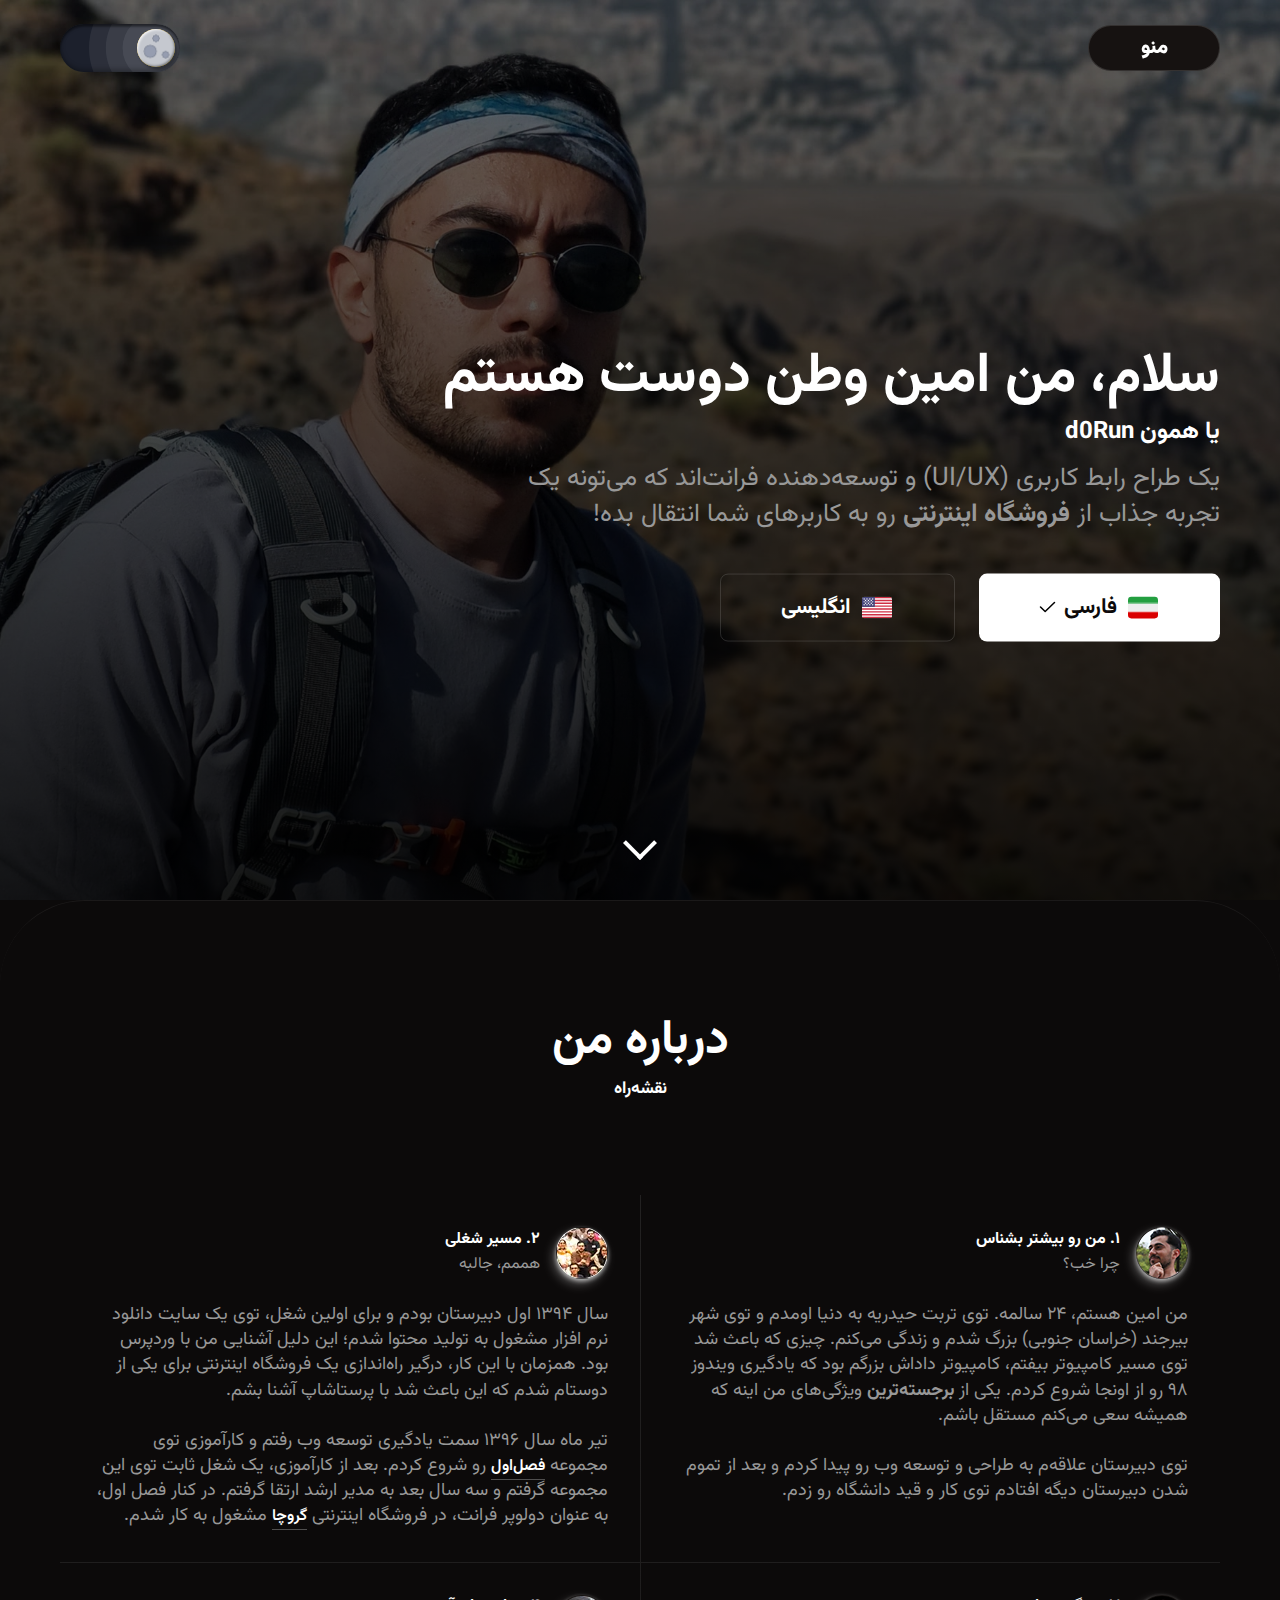
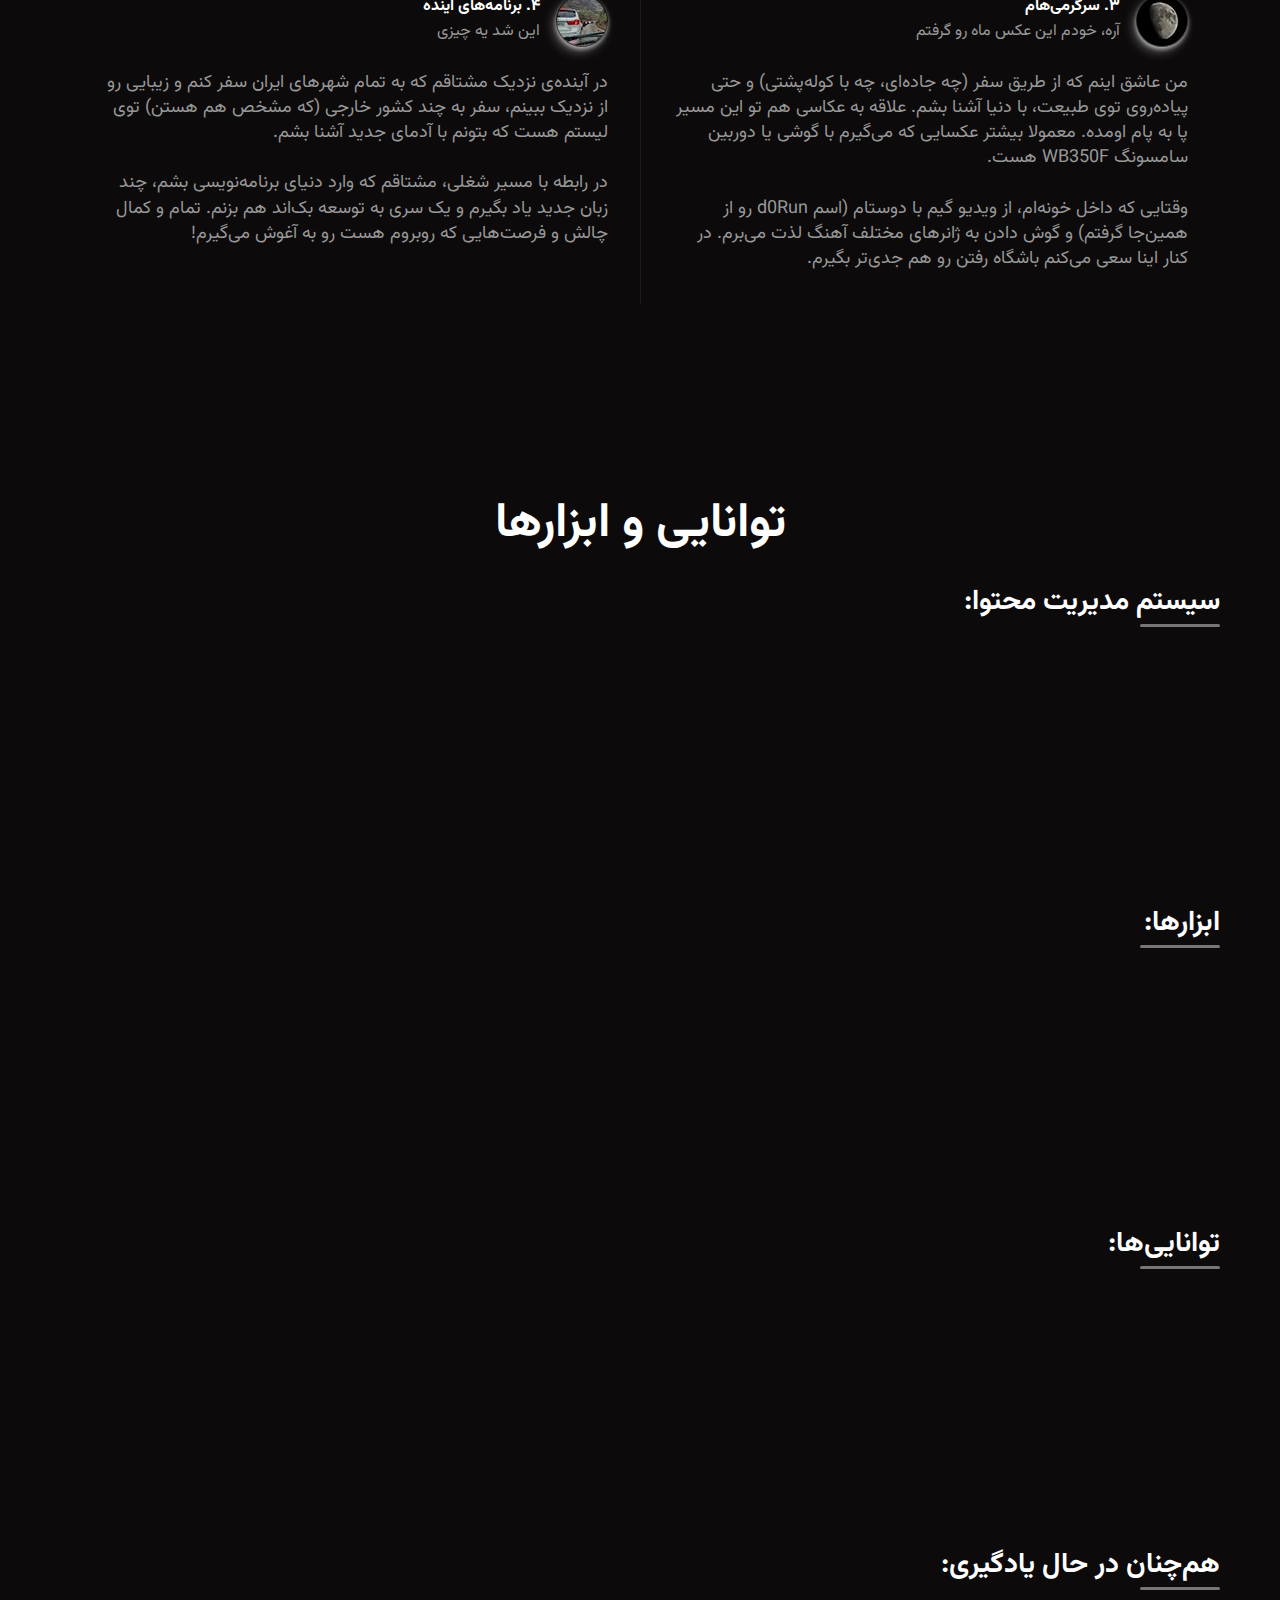
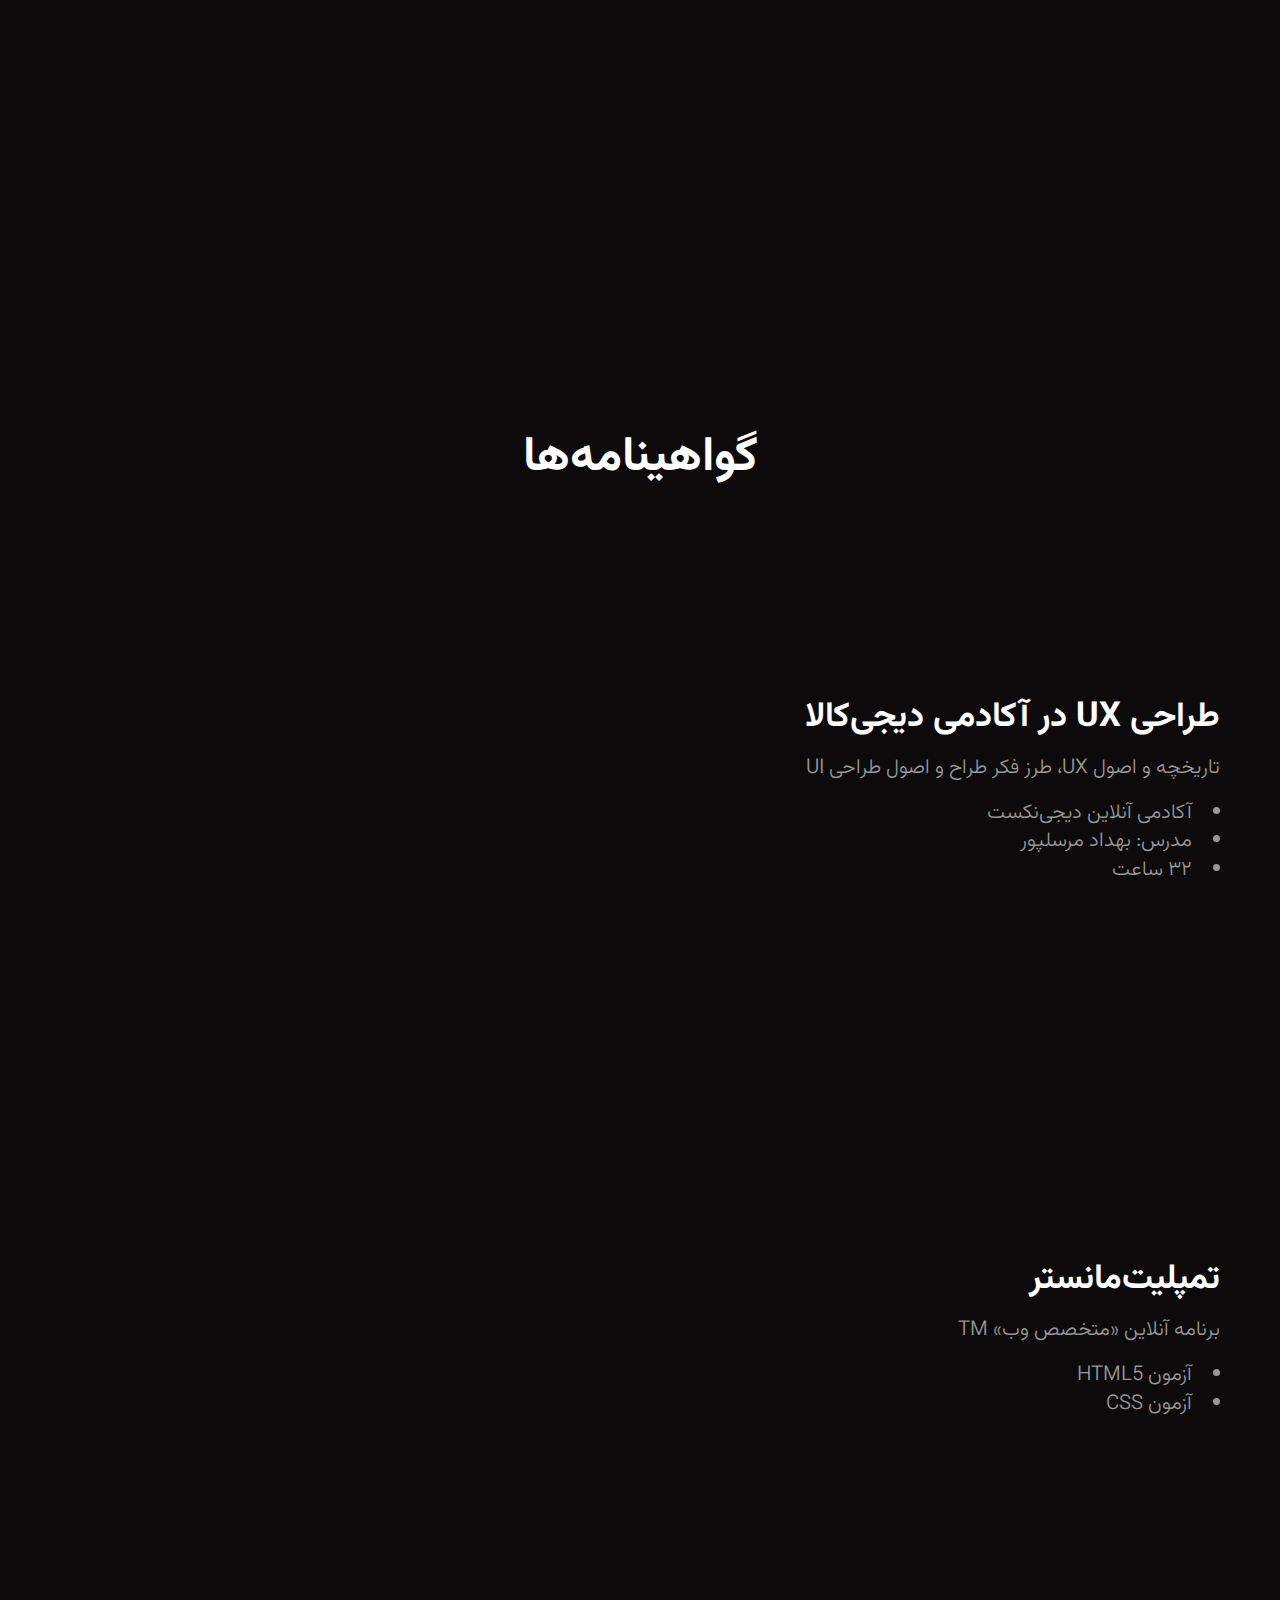
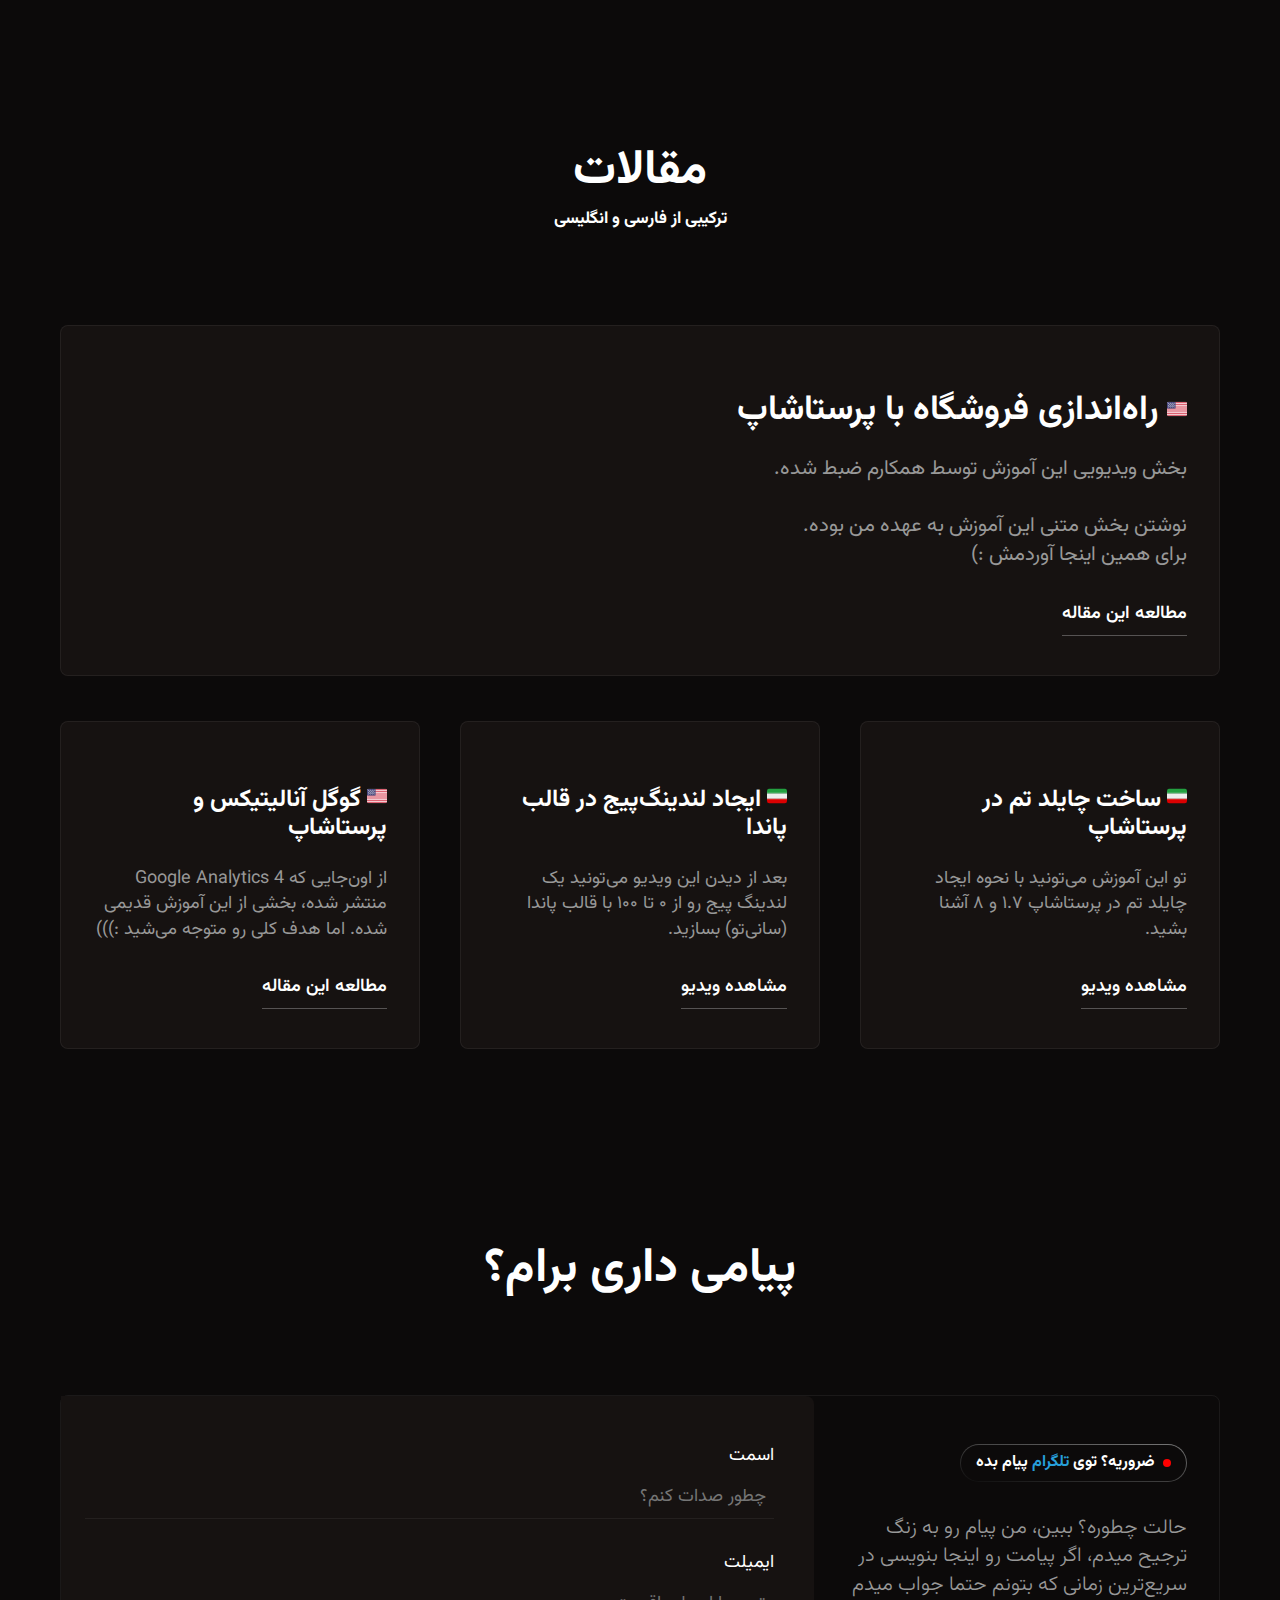
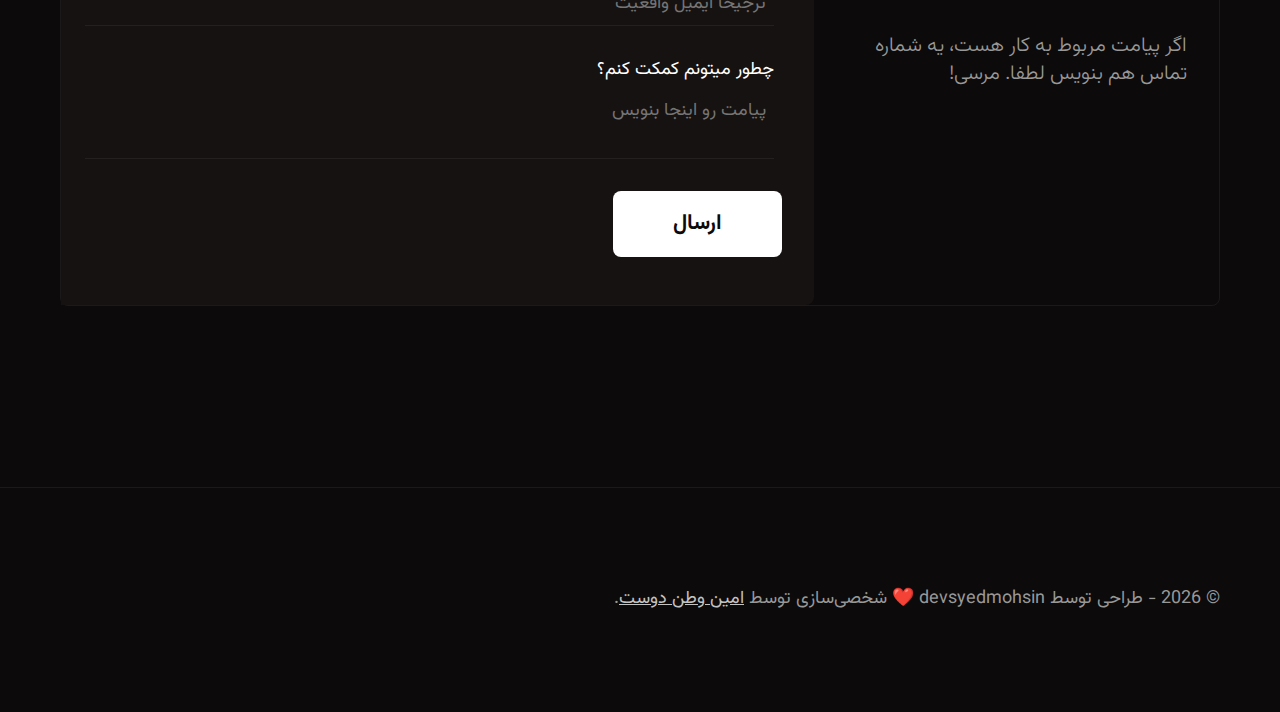
==== commit d78bca8b: "added log to contact form and changed the path to absolute" ====
--- a/fa/index.html
+++ b/fa/index.html
@@ -34,7 +34,7 @@
       crossorigin
     />
 
-    <link rel="stylesheet" href="/style.css?1721045723"  />
+    <link rel="stylesheet" href="/style.css?1721129588"  />
     <script src="/script.js" defer></script>
 
     <link rel="alternate" hreflang="en" href="https://aminvtndoust.com">
@@ -549,23 +549,27 @@
       </div>
     </footer>
     <script>
+      const isDevelopment = false;
+    
       document.getElementById('contactForm').addEventListener('submit', function(event) {
         event.preventDefault();
     
         const formData = new FormData(this);
         const language = formData.get('lang');
     
-        fetch('contact.php', {
+        fetch('/contact.php', {
           method: 'POST',
           body: formData
         })
         .then(response => {
+          if (isDevelopment) console.log('Response status:', response.status);
           if (response.ok) {
             return response.text();
           }
           throw new Error('Network response was not ok.');
         })
         .then(data => {
+          if (isDevelopment) console.log('Response data:', data);
           const messageDiv = document.getElementById('formMessage');
           if (language === 'fa') {
             messageDiv.innerText = 'تشکر! پیام شما ارسال شد.';
@@ -583,6 +587,7 @@
           document.getElementById('contactForm').reset();
         })
         .catch(error => {
+          if (isDevelopment) console.error('Error:', error);
           const messageDiv = document.getElementById('formMessage');
           if (language === 'fa') {
             messageDiv.innerText = 'اوه! مشکلی پیش آمد.';
@@ -598,6 +603,6 @@
           }, 5000);
         });
       });
-    </script>    
+    </script>       
   </body>
 </html>--- a/style.css
+++ b/style.css
@@ -13,8 +13,8 @@
 
 @font-face {
   font-family: 'Vazirmatn';
-  src: url('assets/fonts/Vazirmatn[wght].woff2') format('woff2 supports variations'),
-      url('assets/fonts/Vazirmatn[wght].woff2') format('woff2-variations');
+  src: url('/fa/assets/fonts/Vazirmatn[wght].woff2') format('woff2 supports variations'),
+      url('/fa/assets/fonts/Vazirmatn[wght].woff2') format('woff2-variations');
   font-weight: 100 900;
   font-style: normal;
   font-display: swap;
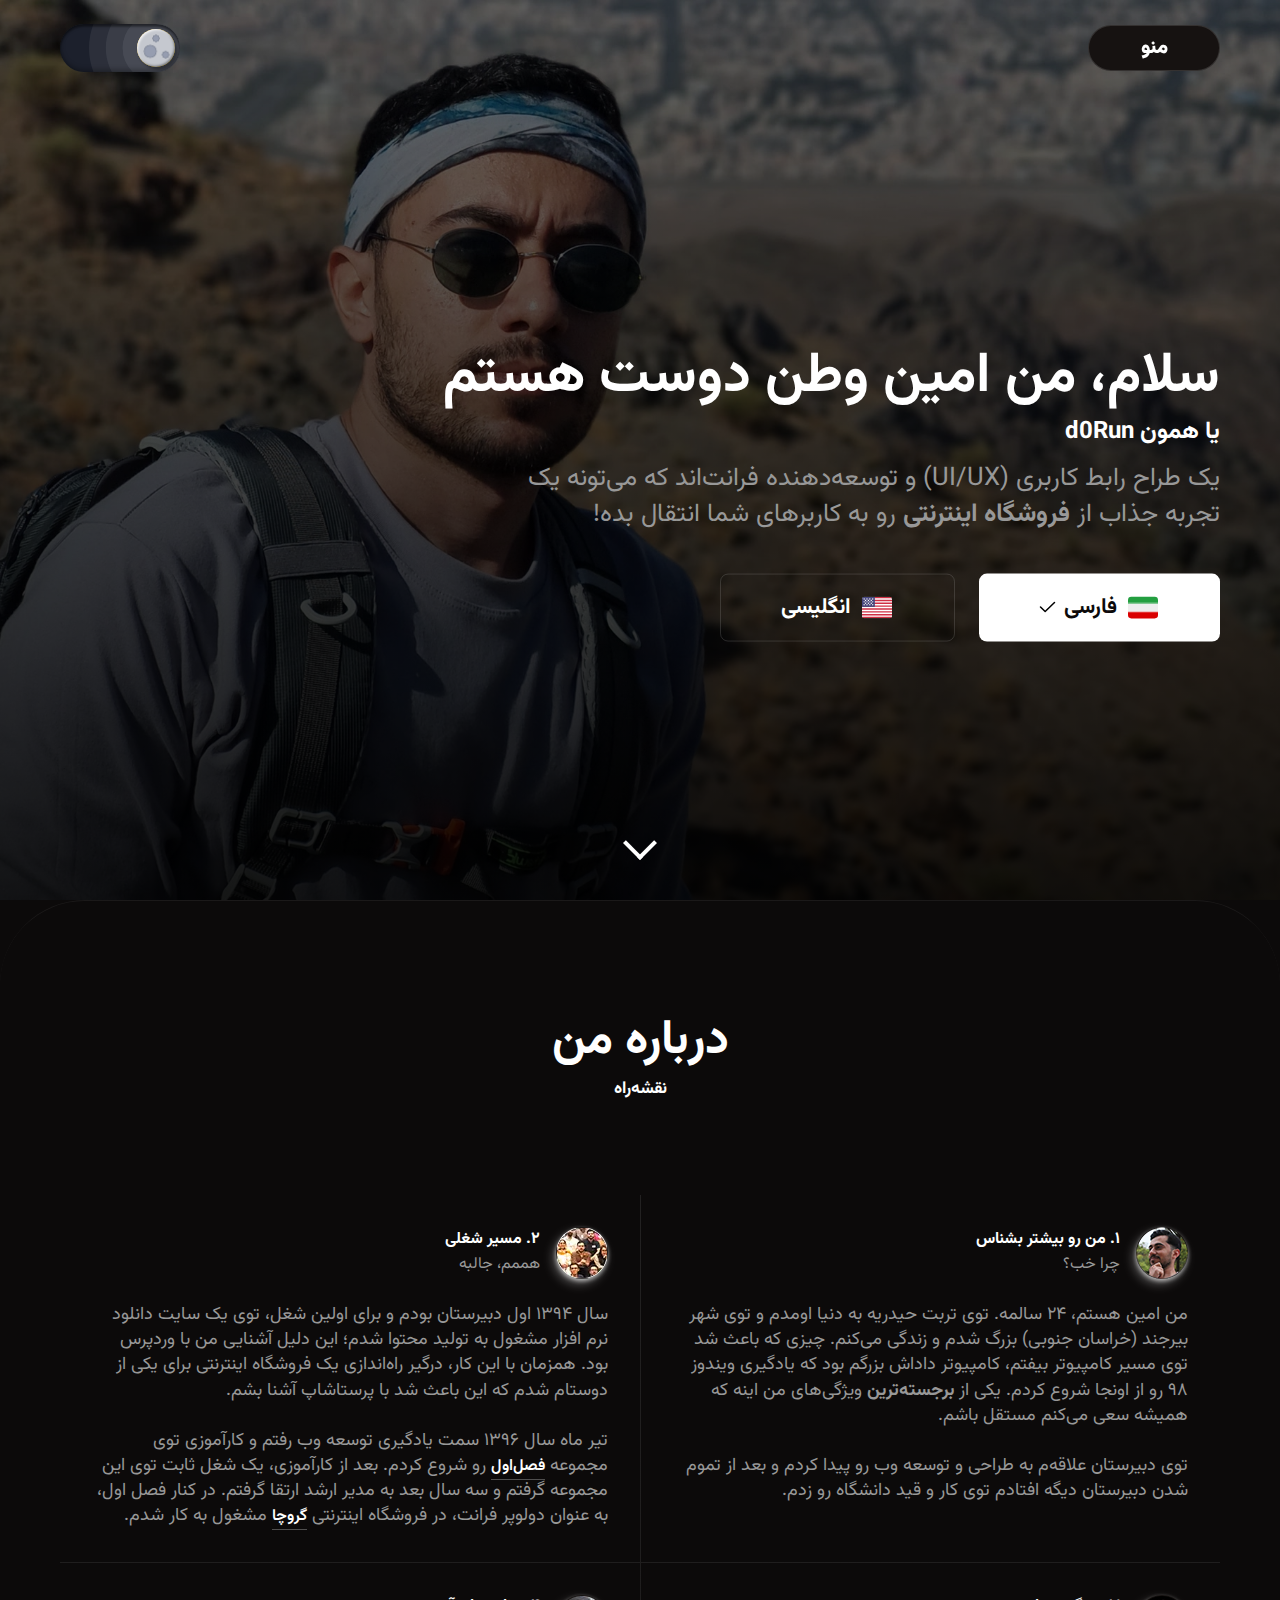
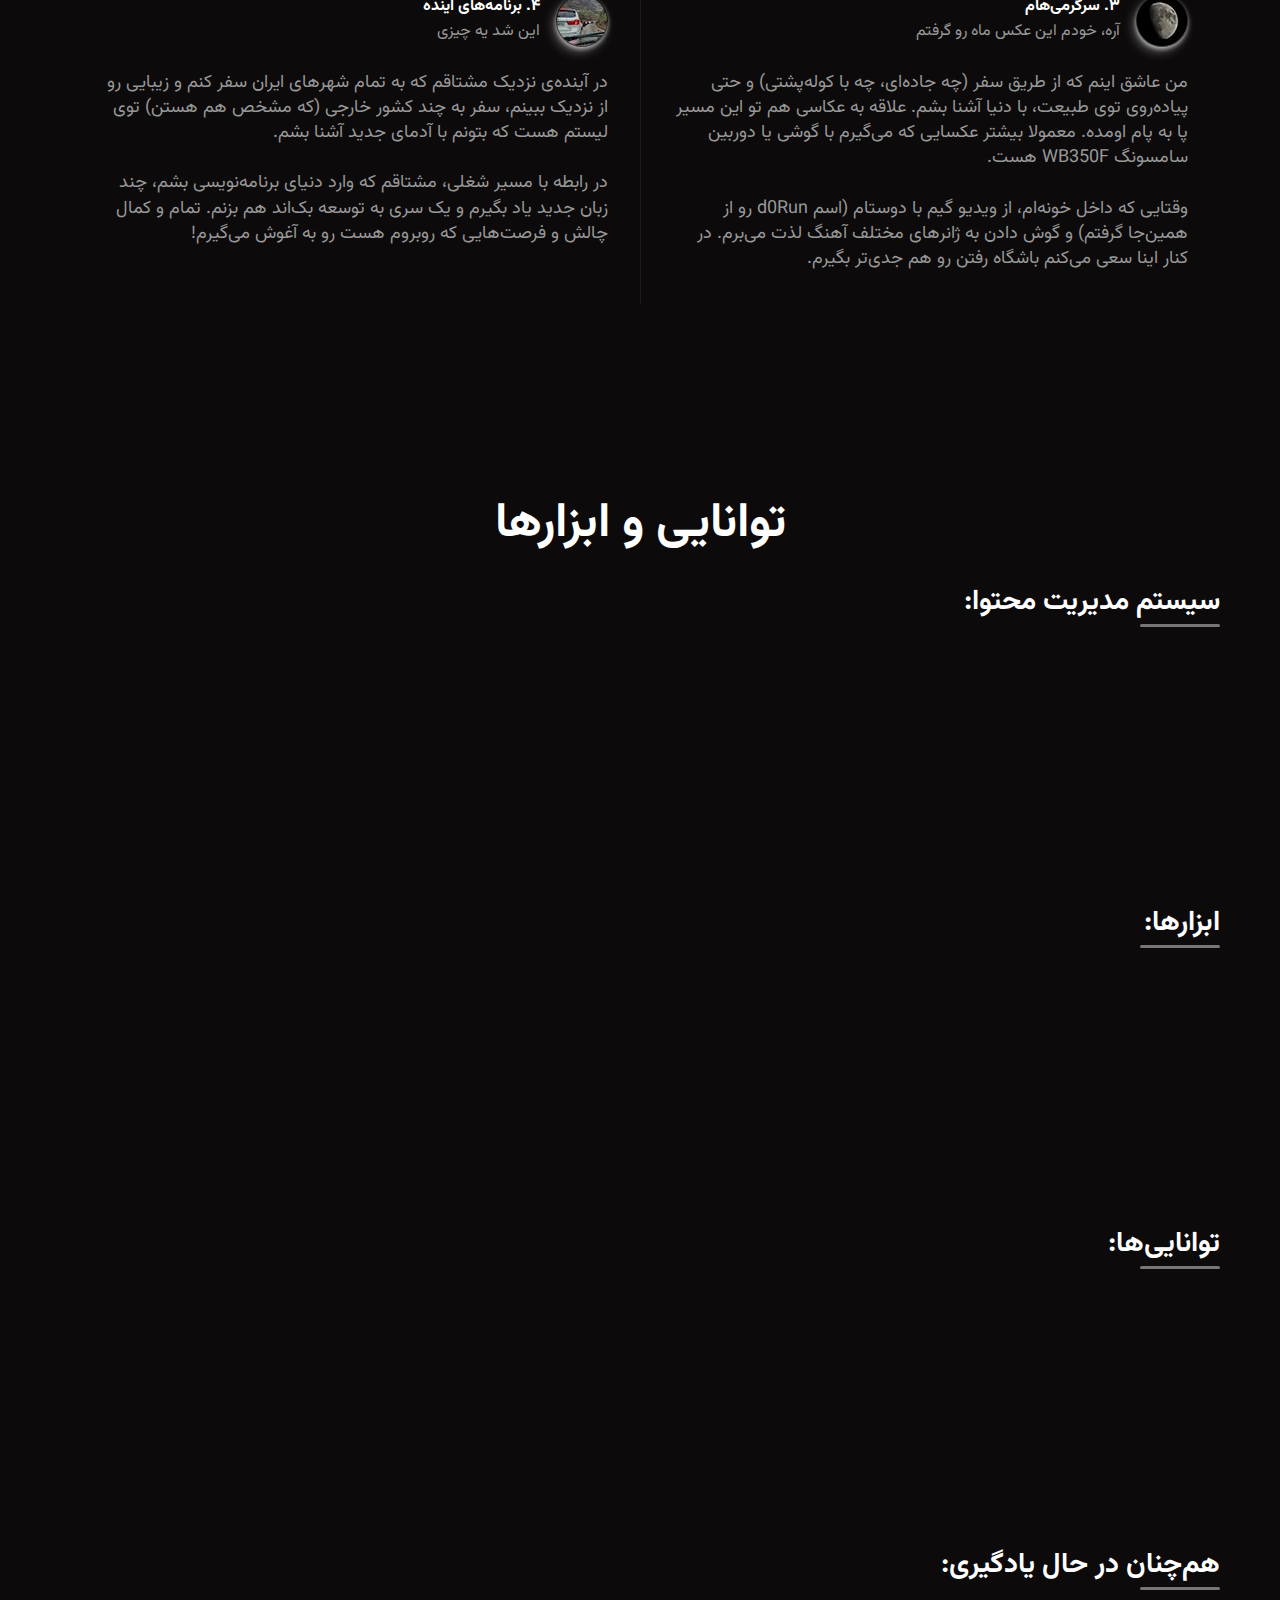
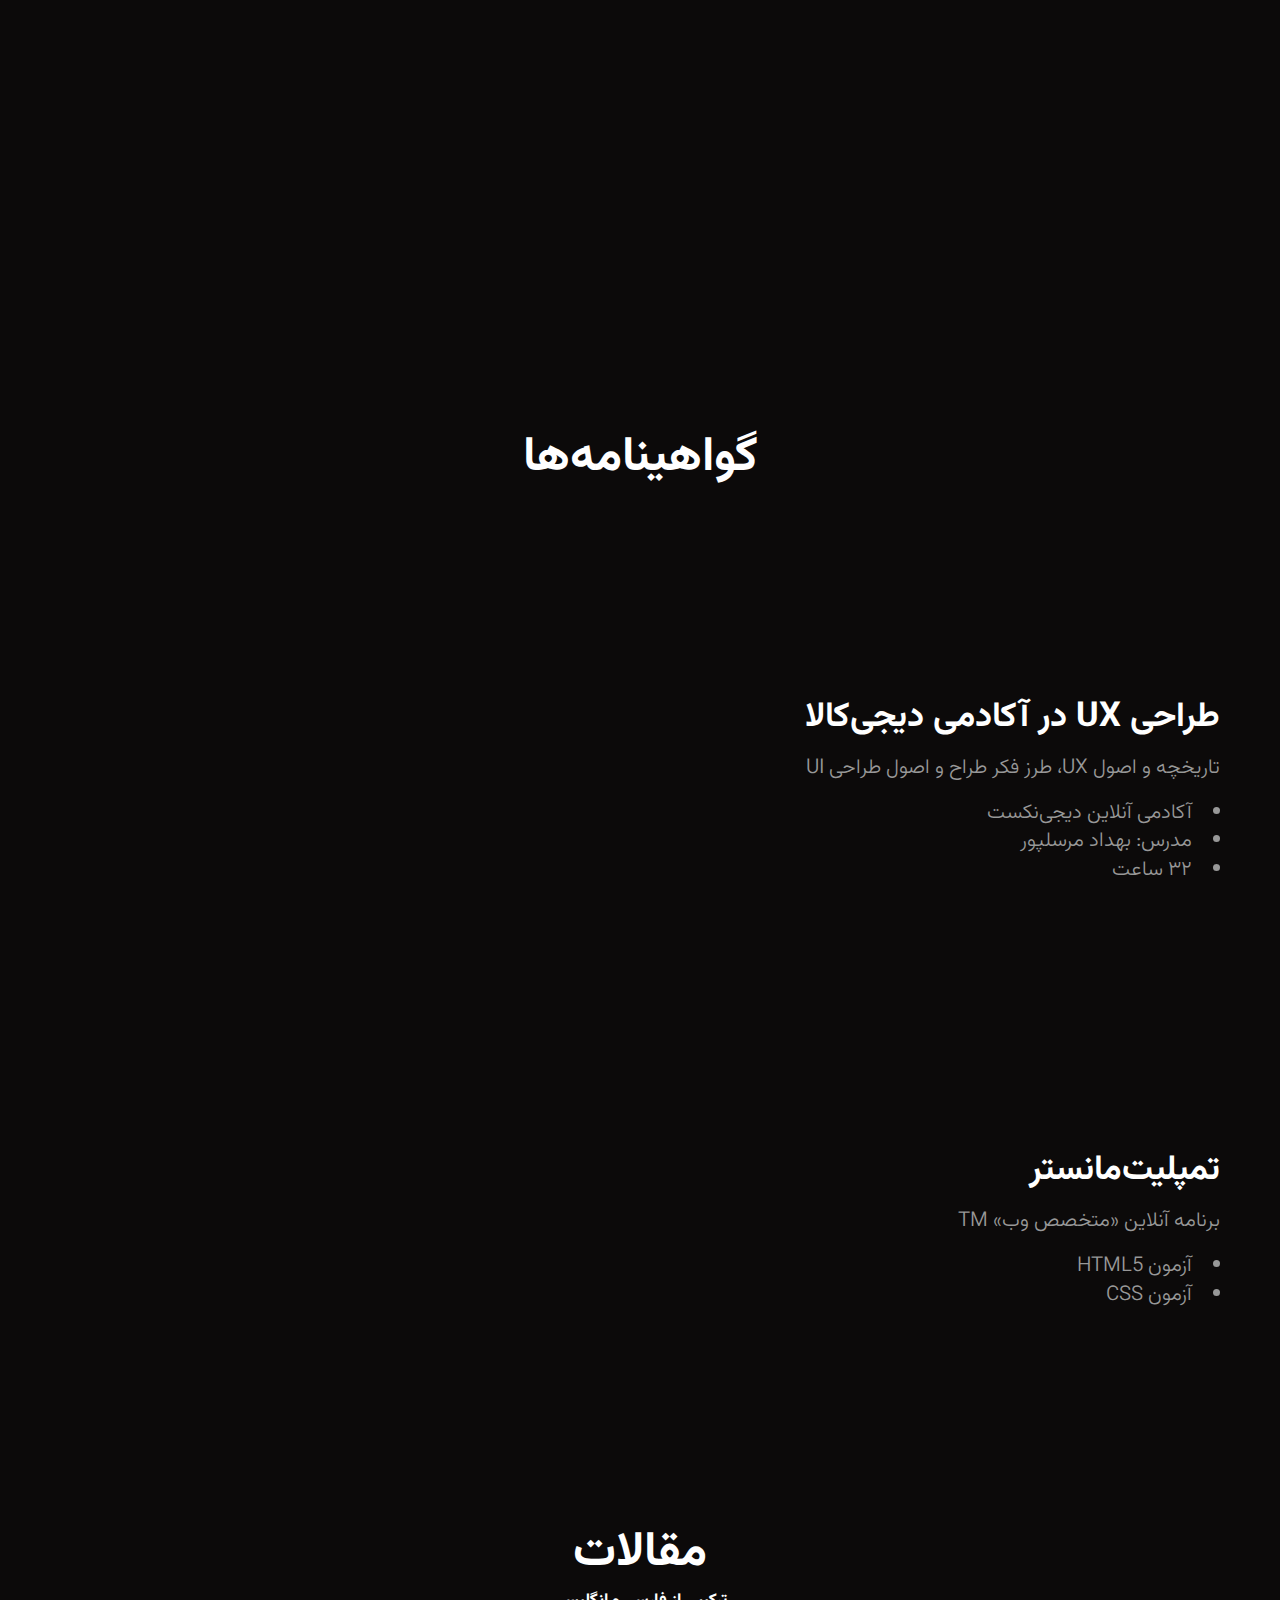
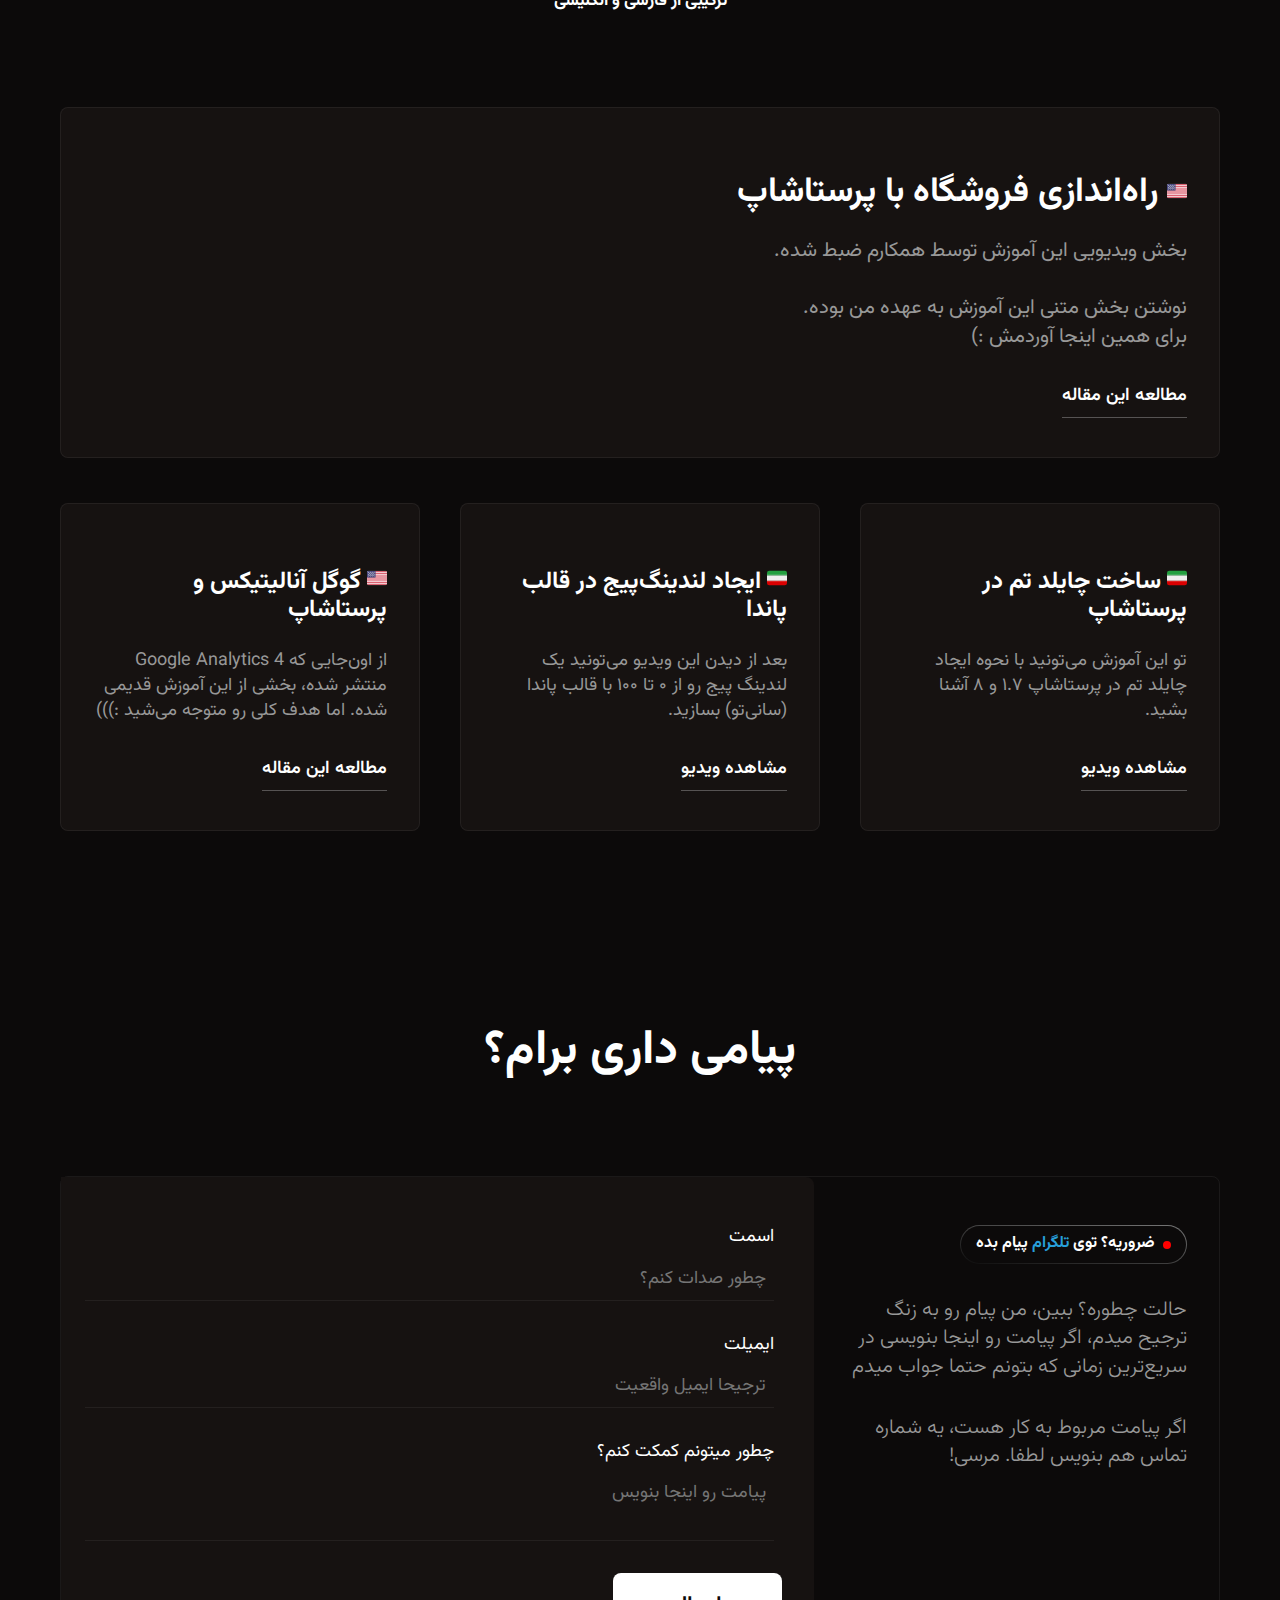
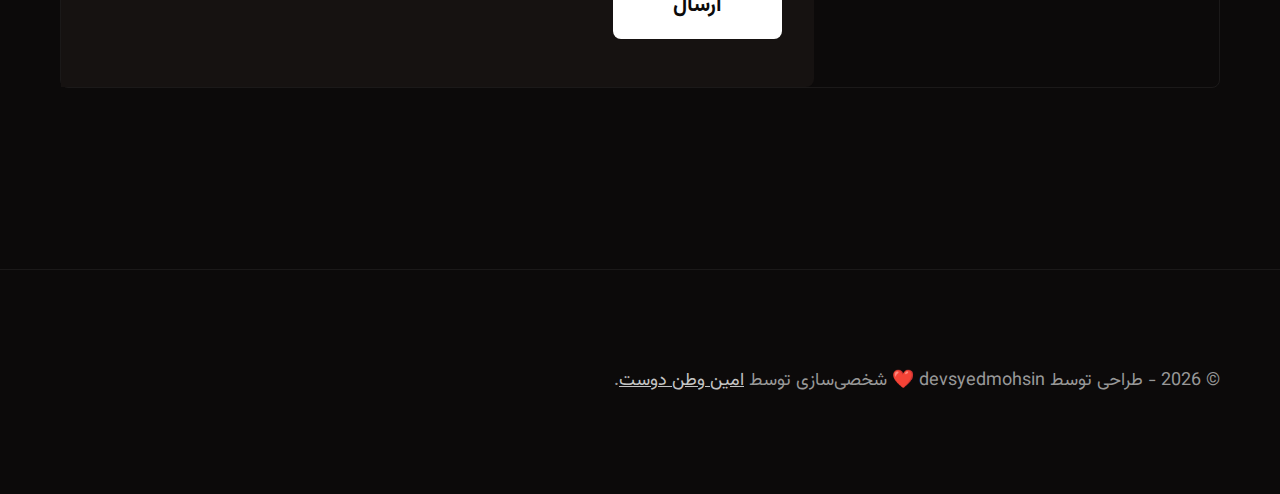
==== commit c7eba178: "Show specific error message in contact form" ====
--- a/fa/index.html
+++ b/fa/index.html
@@ -566,7 +566,8 @@
           if (response.ok) {
             return response.text();
           }
-          throw new Error('Network response was not ok.');
+          // Capture the specific error message from the response
+          return response.text().then(errorText => { throw new Error(errorText); });
         })
         .then(data => {
           if (isDevelopment) console.log('Response data:', data);
@@ -589,11 +590,7 @@
         .catch(error => {
           if (isDevelopment) console.error('Error:', error);
           const messageDiv = document.getElementById('formMessage');
-          if (language === 'fa') {
-            messageDiv.innerText = 'اوه! مشکلی پیش آمد.';
-          } else {
-            messageDiv.innerText = 'Oops! Something went wrong.';
-          }
+          messageDiv.innerText = error.message; // Show specific error message
     
           messageDiv.className = 'error';
           messageDiv.style.display = 'block';
@@ -603,6 +600,6 @@
           }, 5000);
         });
       });
-    </script>       
+    </script>         
   </body>
 </html>